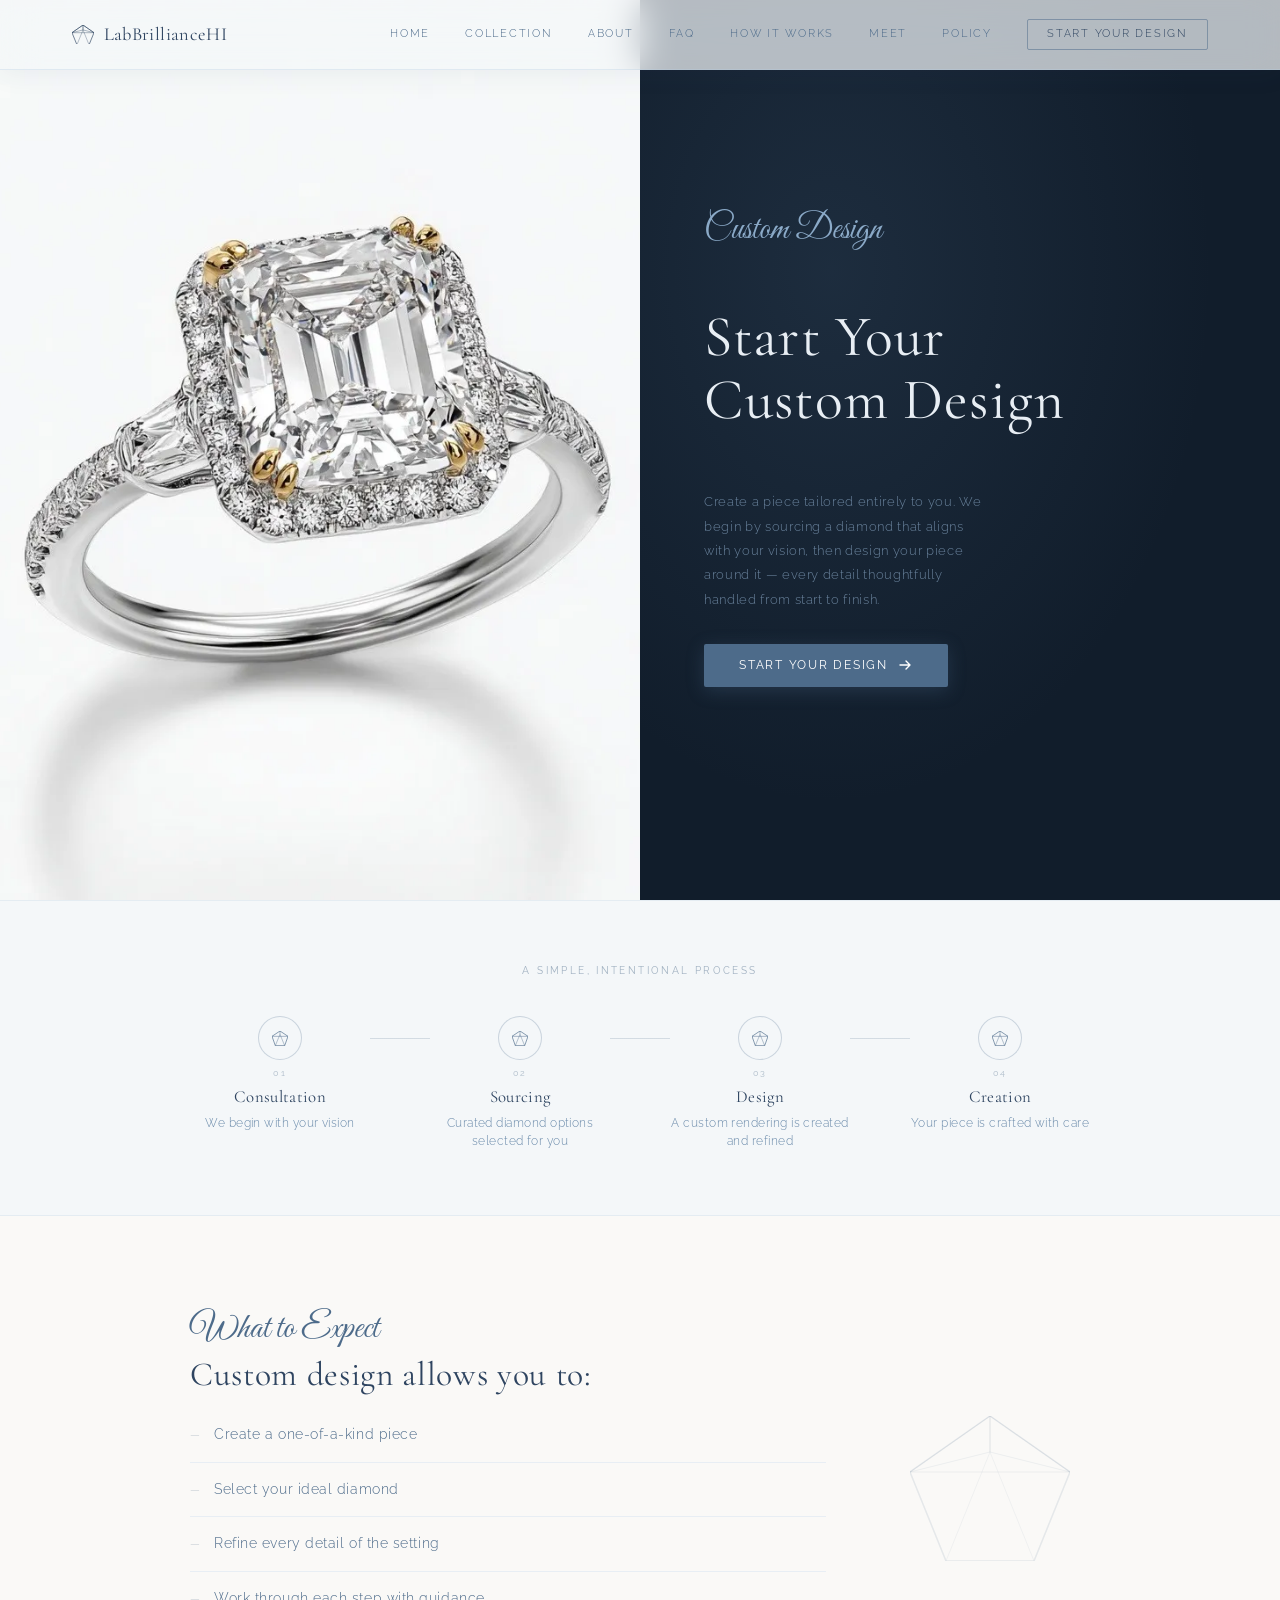
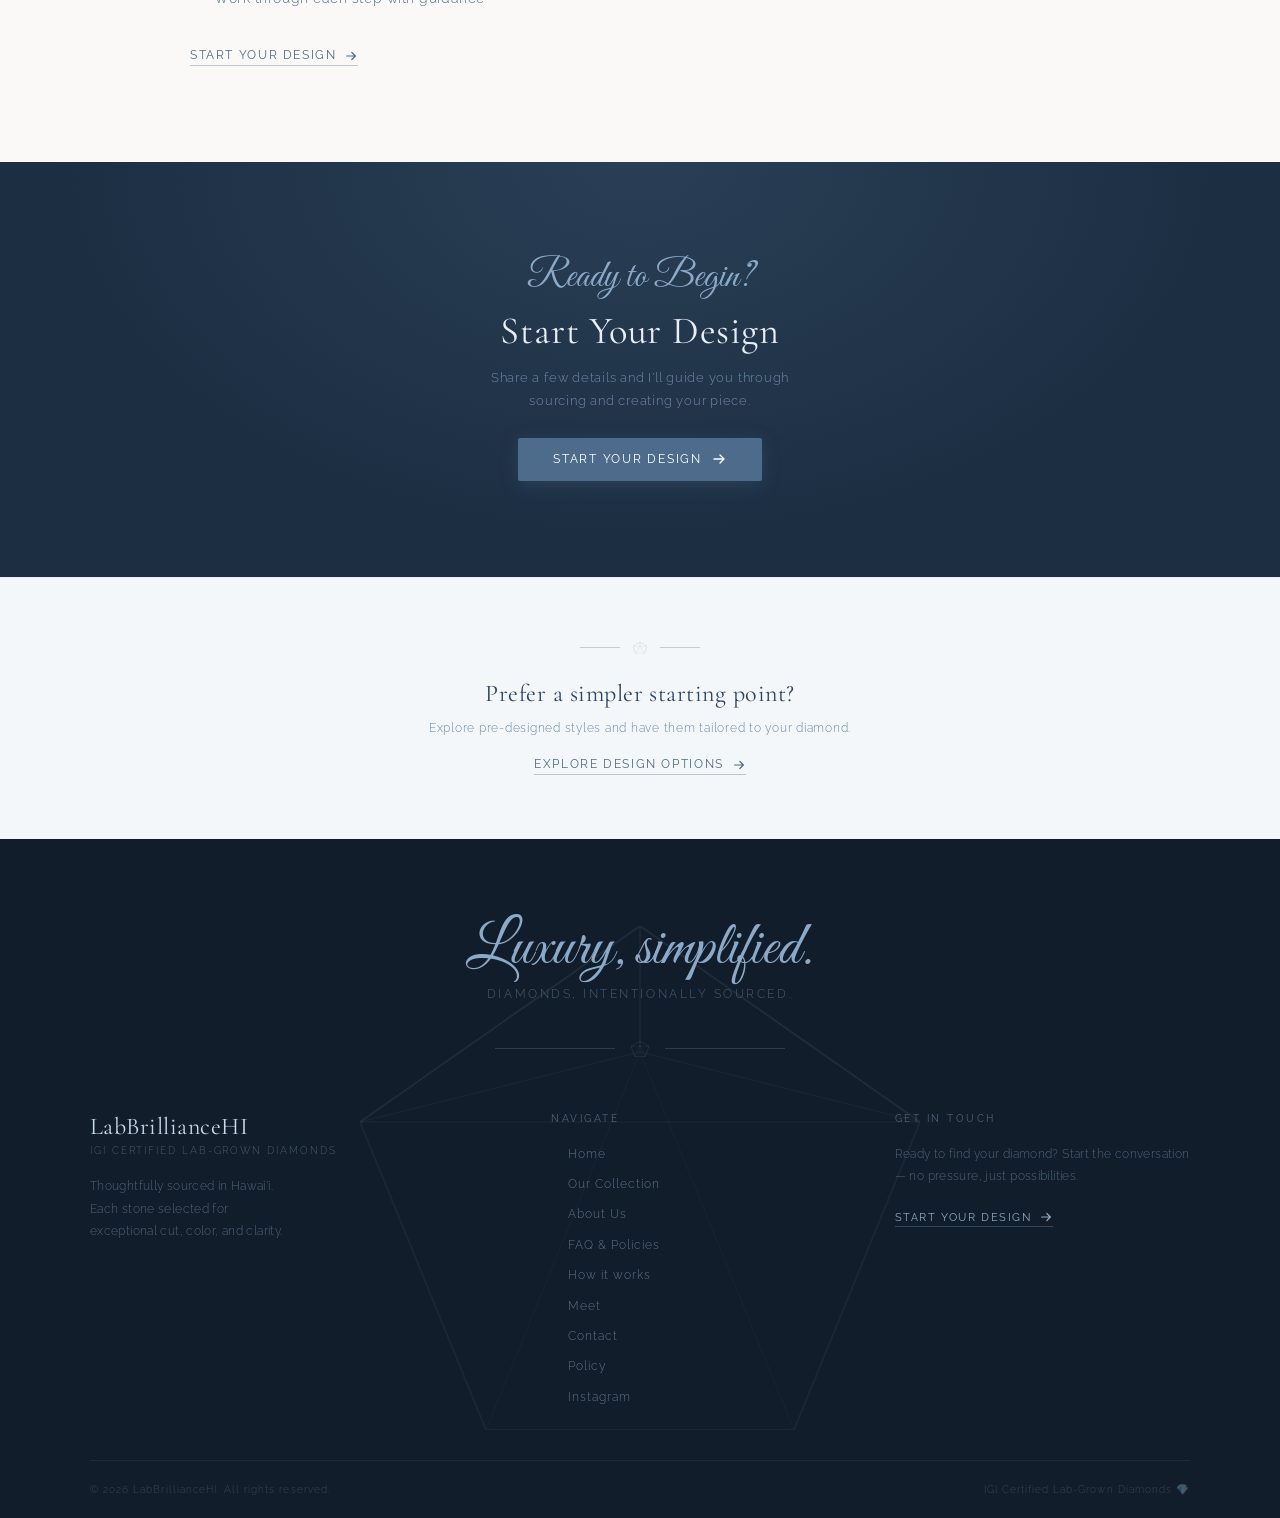
==== custom-design.html @ ab37c8f2 "Update Nav & Add anchors to policies.html" ====
<!DOCTYPE html>
<html lang="en">
<head>
  <meta charset="UTF-8" />
  <meta name="viewport" content="width=device-width, initial-scale=1.0" />
  <title>Start Your Custom Design – LabBrillianceHI</title>
  <meta name="description" content="Create a one-of-a-kind piece tailored entirely to you. We source your diamond, design your piece, and guide you through every step. IGI certified lab-grown diamonds in Hawaii." />
  <meta name="author" content="LabBrillianceHI" />
  <meta name="robots" content="index, follow" />
  <link rel="canonical" href="https://labbrilliancehi.com/custom-design.html" />
  <link rel="icon" type="image/png" sizes="32x32" href="public/images/favicon-32x32.webp" />
  <link rel="apple-touch-icon" sizes="180x180" href="public/images/favicon-180x180.webp" />
  <meta name="theme-color" content="#4d6b8a" />
  <link rel="preconnect" href="https://fonts.googleapis.com" />
  <link rel="preconnect" href="https://fonts.gstatic.com" crossorigin />
  <link rel="stylesheet" href="https://fonts.googleapis.com/css2?family=Cormorant+Garamond:wght@300;400;600&family=Great+Vibes&family=Raleway:wght@300;400&display=swap" />
  <link rel="stylesheet" href="public/css/normalize.css" />
  <link rel="stylesheet" href="public/css/styles.css" />
</head>
<body>
  <header class="nav nav-scrolled-always" id="nav" aria-label="Site header">
    <div class="nav-inner">
      <a href="index.html" class="nav-brand" aria-label="LabBrillianceHI — back to home">
        <svg class="nav-brand-diamond" viewBox="0 0 40 36" fill="none" xmlns="http://www.w3.org/2000/svg" aria-hidden="true">
          <polygon points="20,0 40,14 31,36 9,36 0,14" fill="none" stroke="currentColor" stroke-width="1.2"/>
          <polygon points="20,0 40,14 20,9"  fill="none" stroke="currentColor" stroke-width="0.7"/>
          <polygon points="20,0 0,14 20,9"   fill="none" stroke="currentColor" stroke-width="0.7"/>
          <line x1="0"  y1="14" x2="40" y2="14" stroke="currentColor" stroke-width="0.7"/>
          <line x1="20" y1="9"  x2="9"  y2="36" stroke="currentColor" stroke-width="0.6"/>
          <line x1="20" y1="9"  x2="31" y2="36" stroke="currentColor" stroke-width="0.6"/>
        </svg>
        <span class="nav-brand-name">LabBrillianceHI</span>
      </a>
      <nav class="nav-links" aria-label="Primary navigation">
        <a href="index.html#"         class="nav-link">Home</a>
        <a href="index.html#diamonds" class="nav-link">Collection</a>
        <a href="index.html#about"    class="nav-link">About</a>
        <a href="index.html#policies" class="nav-link">FAQ</a>
        <a href="index.html#experience" class="nav-link">How it works</a>
        <a href="index.html#founder" class="nav-link">Meet</a>
        <a href="policies.html" class="nav-link">Policy</a>
        <a href="index.html#contact"         class="nav-link nav-link-cta">Start Your Design</a>
      </nav>
      <button class="nav-hamburger" id="nav-hamburger" aria-label="Open menu" aria-expanded="false" aria-controls="nav-overlay">
        <span class="nav-hamburger-bar"></span>
        <span class="nav-hamburger-bar"></span>
        <span class="nav-hamburger-bar"></span>
      </button>
    </div>
  </header>
  <div class="nav-overlay" id="nav-overlay" aria-hidden="true" role="dialog" aria-label="Mobile navigation">
    <nav class="nav-overlay-links" aria-label="Mobile primary navigation">
      <a href="index.html#"         class="nav-overlay-link" data-nav-close>Home</a>
      <a href="index.html#diamonds" class="nav-overlay-link" data-nav-close>Collection</a>
      <a href="index.html#about"    class="nav-overlay-link" data-nav-close>About</a>
      <a href="index.html#policies" class="nav-overlay-link" data-nav-close>FAQ</a>
      <a href="index.html#experience" class="nav-overlay-link" data-nav-close>How it works</a>
      <a href="index.html#founder"  class="nav-overlay-link" data-nav-close>Meet</a>
      <a href="index.html#contact"  class="nav-overlay-link" data-nav-close>Contact</a>
      <a href="policies.html"  class="nav-overlay-link" data-nav-close>Policy</a>
      <a href="https://www.instagram.com/labbrilliancehi/" class="nav-overlay-link" data-nav-close target="_blank" rel="noopener noreferrer">Instagram</a>
    </nav>
    <p class="nav-overlay-tagline">Luxury, simplified.</p>
  </div>
  <section class="cd-hero" aria-label="Custom Design">
    <div class="cd-hero-image">
      <img
        src="public/images/custom-ring.webp"
        alt="Custom emerald cut diamond ring with pavé halo and baguette side stones in white and yellow gold"
        width="1080" height="1080"
        loading="eager"
      />
    </div>
    <div class="cd-hero-copy">
      <span class="cd-hero-script">Custom Design</span>
      <h1 class="cd-hero-title">Start Your<br>Custom Design</h1>
      <p class="cd-hero-sub">Create a piece tailored entirely to you. We begin by sourcing a diamond that aligns with your vision, then design your piece around it — every detail thoughtfully handled from start to finish.</p>
      <a href="index.html#contact" class="cd-hero-btn">
        Start Your Design
        <svg width="16" height="16" viewBox="0 0 16 16" fill="none" aria-hidden="true">
          <path d="M3 8h10M9 4l4 4-4 4" stroke="currentColor" stroke-width="1.4" stroke-linecap="round" stroke-linejoin="round"/>
        </svg>
      </a>
    </div>
  </section>
  <section class="cd-process" aria-label="The custom design process">
    <p class="cd-process-label">A Simple, Intentional Process</p>
    <div class="cd-process-steps">
      <div class="cd-process-step">
        <div class="cd-process-marker" aria-hidden="true">
          <svg viewBox="0 0 24 22" fill="none" xmlns="http://www.w3.org/2000/svg">
            <polygon points="12,0 24,8 19,22 5,22 0,8" fill="none" stroke="currentColor" stroke-width="1"/>
            <line x1="12" y1="0" x2="12" y2="5"  stroke="currentColor" stroke-width="0.7"/>
            <line x1="0"  y1="8" x2="24" y2="8"  stroke="currentColor" stroke-width="0.7"/>
            <line x1="12" y1="5" x2="5"  y2="22" stroke="currentColor" stroke-width="0.6"/>
            <line x1="12" y1="5" x2="19" y2="22" stroke="currentColor" stroke-width="0.6"/>
          </svg>
        </div>
        <span class="cd-process-num">01</span>
        <h3 class="cd-process-title">Consultation</h3>
        <p class="cd-process-text">We begin with your vision</p>
      </div>
      <div class="cd-process-connector" aria-hidden="true"></div>
      <div class="cd-process-step">
        <div class="cd-process-marker" aria-hidden="true">
          <svg viewBox="0 0 24 22" fill="none" xmlns="http://www.w3.org/2000/svg">
            <polygon points="12,0 24,8 19,22 5,22 0,8" fill="none" stroke="currentColor" stroke-width="1"/>
            <line x1="12" y1="0" x2="12" y2="5"  stroke="currentColor" stroke-width="0.7"/>
            <line x1="0"  y1="8" x2="24" y2="8"  stroke="currentColor" stroke-width="0.7"/>
            <line x1="12" y1="5" x2="5"  y2="22" stroke="currentColor" stroke-width="0.6"/>
            <line x1="12" y1="5" x2="19" y2="22" stroke="currentColor" stroke-width="0.6"/>
          </svg>
        </div>
        <span class="cd-process-num">02</span>
        <h3 class="cd-process-title">Sourcing</h3>
        <p class="cd-process-text">Curated diamond options selected for you</p>
      </div>
      <div class="cd-process-connector" aria-hidden="true"></div>
      <div class="cd-process-step">
        <div class="cd-process-marker" aria-hidden="true">
          <svg viewBox="0 0 24 22" fill="none" xmlns="http://www.w3.org/2000/svg">
            <polygon points="12,0 24,8 19,22 5,22 0,8" fill="none" stroke="currentColor" stroke-width="1"/>
            <line x1="12" y1="0" x2="12" y2="5"  stroke="currentColor" stroke-width="0.7"/>
            <line x1="0"  y1="8" x2="24" y2="8"  stroke="currentColor" stroke-width="0.7"/>
            <line x1="12" y1="5" x2="5"  y2="22" stroke="currentColor" stroke-width="0.6"/>
            <line x1="12" y1="5" x2="19" y2="22" stroke="currentColor" stroke-width="0.6"/>
          </svg>
        </div>
        <span class="cd-process-num">03</span>
        <h3 class="cd-process-title">Design</h3>
        <p class="cd-process-text">A custom rendering is created and refined</p>
      </div>
      <div class="cd-process-connector" aria-hidden="true"></div>
      <div class="cd-process-step">
        <div class="cd-process-marker" aria-hidden="true">
          <svg viewBox="0 0 24 22" fill="none" xmlns="http://www.w3.org/2000/svg">
            <polygon points="12,0 24,8 19,22 5,22 0,8" fill="none" stroke="currentColor" stroke-width="1"/>
            <line x1="12" y1="0" x2="12" y2="5"  stroke="currentColor" stroke-width="0.7"/>
            <line x1="0"  y1="8" x2="24" y2="8"  stroke="currentColor" stroke-width="0.7"/>
            <line x1="12" y1="5" x2="5"  y2="22" stroke="currentColor" stroke-width="0.6"/>
            <line x1="12" y1="5" x2="19" y2="22" stroke="currentColor" stroke-width="0.6"/>
          </svg>
        </div>
        <span class="cd-process-num">04</span>
        <h3 class="cd-process-title">Creation</h3>
        <p class="cd-process-text">Your piece is crafted with care</p>
      </div>
    </div>
  </section>
  <section class="cd-includes" aria-label="What custom design includes">
    <div class="cd-includes-inner">
      <div class="cd-includes-copy">
        <span class="cd-includes-script">What to Expect</span>
        <h2 class="cd-includes-title">Custom design allows you to:</h2>
        <ul class="cd-includes-list">
          <li class="cd-includes-item">
            <span class="cd-includes-dash" aria-hidden="true">—</span>
            Create a one-of-a-kind piece
          </li>
          <li class="cd-includes-item">
            <span class="cd-includes-dash" aria-hidden="true">—</span>
            Select your ideal diamond
          </li>
          <li class="cd-includes-item">
            <span class="cd-includes-dash" aria-hidden="true">—</span>
            Refine every detail of the setting
          </li>
          <li class="cd-includes-item">
            <span class="cd-includes-dash" aria-hidden="true">—</span>
            Work through each step with guidance
          </li>
        </ul>
        <a href="index.html#contact" class="cd-includes-btn">
          <span>Start Your Design</span>
          <svg width="14" height="14" viewBox="0 0 16 16" fill="none" aria-hidden="true">
            <path d="M3 8h10M9 4l4 4-4 4" stroke="currentColor" stroke-width="1.4" stroke-linecap="round" stroke-linejoin="round"/>
          </svg>
        </a>
      </div>
      <div class="cd-includes-accent" aria-hidden="true">
        <svg viewBox="0 0 160 145" fill="none" xmlns="http://www.w3.org/2000/svg">
          <polygon points="80,0 160,56 124,145 36,145 0,56" fill="none" stroke="rgba(77,107,138,0.12)" stroke-width="1.5"/>
          <polygon points="80,0 160,56 80,36"  fill="none" stroke="rgba(77,107,138,0.08)" stroke-width="1"/>
          <polygon points="80,0 0,56 80,36"    fill="none" stroke="rgba(77,107,138,0.08)" stroke-width="1"/>
          <line x1="0"  y1="56"  x2="160" y2="56"  stroke="rgba(77,107,138,0.08)" stroke-width="1"/>
          <line x1="80" y1="36"  x2="36"  y2="145" stroke="rgba(77,107,138,0.06)" stroke-width="1"/>
          <line x1="80" y1="36"  x2="124" y2="145" stroke="rgba(77,107,138,0.06)" stroke-width="1"/>
        </svg>
      </div>
    </div>
  </section>
  <section class="cd-cta" aria-label="Start your custom design">
    <div class="cd-cta-inner">
      <span class="cd-cta-script">Ready to Begin?</span>
      <h2 class="cd-cta-title">Start Your Design</h2>
      <p class="cd-cta-sub">Share a few details and I'll guide you through sourcing and creating your piece.</p>
      <a href="index.html#contact" class="cd-cta-btn">
        Start Your Design
        <svg width="16" height="16" viewBox="0 0 16 16" fill="none" aria-hidden="true">
          <path d="M3 8h10M9 4l4 4-4 4" stroke="currentColor" stroke-width="1.4" stroke-linecap="round" stroke-linejoin="round"/>
        </svg>
      </a>
    </div>
  </section>
  <section class="cd-alt" aria-label="Explore pre-designed options">
    <div class="cd-alt-inner">
      <div class="cd-alt-divider" aria-hidden="true">
        <span class="cd-alt-rule"></span>
        <svg viewBox="0 0 32 28" fill="none" xmlns="http://www.w3.org/2000/svg">
          <polygon points="16,0 32,10 25,28 7,28 0,10" fill="none" stroke="currentColor" stroke-width="1"/>
          <line x1="16" y1="0"  x2="16" y2="7"  stroke="currentColor" stroke-width="0.6"/>
          <line x1="0"  y1="10" x2="32" y2="10" stroke="currentColor" stroke-width="0.6"/>
          <line x1="16" y1="7"  x2="7"  y2="28" stroke="currentColor" stroke-width="0.6"/>
          <line x1="16" y1="7"  x2="25" y2="28" stroke="currentColor" stroke-width="0.6"/>
        </svg>
        <span class="cd-alt-rule"></span>
      </div>
      <p class="cd-alt-label">Prefer a simpler starting point?</p>
      <p class="cd-alt-text">Explore pre-designed styles and have them tailored to your diamond.</p>
      <a href="designs.html" class="cd-alt-btn">
        Explore Design Options
        <svg width="14" height="14" viewBox="0 0 16 16" fill="none" aria-hidden="true">
          <path d="M3 8h10M9 4l4 4-4 4" stroke="currentColor" stroke-width="1.4" stroke-linecap="round" stroke-linejoin="round"/>
        </svg>
      </a>
    </div>
  </section>
  <footer class="footer" aria-label="Site footer">
    <svg class="footer-watermark" viewBox="0 0 400 360" fill="none" xmlns="http://www.w3.org/2000/svg" aria-hidden="true">
      <polygon points="200,0 400,140 310,360 90,360 0,140" fill="none" stroke="rgba(255,255,255,0.04)" stroke-width="1.5"/>
      <polygon points="200,0 400,140 200,90"  fill="none" stroke="rgba(255,255,255,0.03)" stroke-width="1"/>
      <polygon points="200,0 0,140 200,90"    fill="none" stroke="rgba(255,255,255,0.03)" stroke-width="1"/>
      <line x1="0"   y1="140" x2="400" y2="140" stroke="rgba(255,255,255,0.03)" stroke-width="1"/>
      <line x1="200" y1="90"  x2="90"  y2="360" stroke="rgba(255,255,255,0.025)" stroke-width="1"/>
      <line x1="200" y1="90"  x2="310" y2="360" stroke="rgba(255,255,255,0.025)" stroke-width="1"/>
    </svg>
    <div class="footer-signoff">
      <p class="footer-signoff-script">Luxury, simplified.</p>
      <p class="footer-signoff-sub">Diamonds, intentionally sourced.</p>
    </div>
    <div class="footer-rule-wrap" aria-hidden="true">
      <span class="footer-rule"></span>
      <svg class="footer-rule-diamond" viewBox="0 0 32 28" fill="none" xmlns="http://www.w3.org/2000/svg">
        <polygon points="16,0 32,10 25,28 7,28 0,10" fill="none" stroke="currentColor" stroke-width="1"/>
        <line x1="16" y1="0"  x2="16" y2="7"  stroke="currentColor" stroke-width="0.6"/>
        <line x1="0"  y1="10" x2="32" y2="10" stroke="currentColor" stroke-width="0.6"/>
        <line x1="16" y1="7"  x2="7"  y2="28" stroke="currentColor" stroke-width="0.6"/>
        <line x1="16" y1="7"  x2="25" y2="28" stroke="currentColor" stroke-width="0.6"/>
      </svg>
      <span class="footer-rule"></span>
    </div>
    <div class="footer-grid">
      <div class="footer-col footer-col-brand">
        <p class="footer-brand">LabBrillianceHI</p>
        <p class="footer-brand-sub">IGI Certified Lab-Grown Diamonds</p>
        <p class="footer-brand-desc">Thoughtfully sourced in Hawai'i. Each stone selected for exceptional cut, color, and clarity.</p>
      </div>
      <div class="footer-col footer-col-nav">
        <p class="footer-col-heading">Navigate</p>
        <nav aria-label="Footer navigation">
          <ul class="footer-nav">
            <li><a href="index.html#"         class="footer-nav-link">Home</a></li>
            <li><a href="index.html#diamonds" class="footer-nav-link">Our Collection</a></li>
            <li><a href="index.html#about"    class="footer-nav-link">About Us</a></li>
            <li><a href="index.html#policies" class="footer-nav-link">FAQ & Policies</a></li>
            <li><a href="index.html#experience" class="footer-nav-link">How it works</a></li>
            <li><a href="index.html#founder"  class="footer-nav-link">Meet</a></li>
            <li><a href="index.html#contact"  class="footer-nav-link">Contact</a></li>
            <li><a href="policies.html"  class="footer-nav-link">Policy</a></li>
            <li><a href="https://www.instagram.com/labbrilliancehi/" class="footer-nav-link" target="_blank" rel="noopener noreferrer">Instagram</a></li>
          </ul>
        </nav>
      </div>
      <div class="footer-col footer-col-contact">
        <p class="footer-col-heading">Get in Touch</p>
        <p class="footer-contact-text">Ready to find your diamond? Start the conversation — no pressure, just possibilities.</p>
        <a href="index.html#contact" class="footer-contact-btn">
          Start Your Design
          <svg width="14" height="14" viewBox="0 0 16 16" fill="none" aria-hidden="true">
            <path d="M3 8h10M9 4l4 4-4 4" stroke="currentColor" stroke-width="1.4" stroke-linecap="round" stroke-linejoin="round"/>
          </svg>
        </a>
      </div>
    </div>
    <div class="footer-bottom">
      <p class="footer-copy">&copy; <span id="footer-year"></span> LabBrillianceHI. All rights reserved.</p>
      <p class="footer-igi">IGI Certified Lab-Grown Diamonds 💎</p>
    </div>
  </footer>

  <script src="public/js/main.js" defer></script>

</body>
</html>
---- public/css/styles.css ----
/**************************************************************
Custom CSS
***************************************************************/
   :root {
    --color-brand:      #4d6b8a;
    --color-brand-dark: #3a5470;
    --color-text-light: rgba(255, 255, 255, 0.92);
    --color-text-muted: rgba(255, 255, 255, 0.65);
    --color-btn-fill:   rgba(77, 107, 138, 0.82);
    --color-btn-hover:  rgba(58,  84, 112, 0.92);
  
    --font-serif:  'Cormorant Garamond', Georgia, serif;
    --font-script: 'Great Vibes', cursive;
    --font-caps:   'Raleway', sans-serif;
  }

/**************************************************************
Base styles
***************************************************************/
  *, *::before, *::after {
    box-sizing: border-box;
    -webkit-box-sizing: border-box;
    -moz-box-sizing: border-box;
    margin: 0;
    padding: 0;
  }
  
  html, body {
    height: 100%;
    scroll-behavior: smooth;
  }
  
  body {
    font-family: var(--font-serif);
    background: #c9d8e8;
    color: var(--color-text-light);
  }

/**************************************************************
Nav
***************************************************************/

.nav {
  position: fixed;
  top: 0;
  left: 0;
  right: 0;
  z-index: 100;
  background: transparent;
  border-bottom: 1px solid transparent;
  transition: background 0.45s ease, border-color 0.45s ease, backdrop-filter 0.45s ease, -webkit-backdrop-filter 0.45s ease, box-shadow 0.45s ease;
}

.nav.scrolled {
  background: rgba(244, 247, 249, 0.72);
  backdrop-filter: blur(18px) saturate(1.4);
  -webkit-backdrop-filter: blur(18px) saturate(1.4);
  border-color: rgba(180, 205, 225, 0.35);
  box-shadow: 0 2px 28px rgba(46, 68, 96, 0.08);
}

.nav-inner {
  display: flex;
  align-items: center;
  justify-content: space-between;
  max-width: 1200px;
  margin: 0 auto;
  padding: 1.2rem 2rem;
  transition: padding 0.45s ease;
}
.nav.scrolled .nav-inner {
  padding: 0.85rem 2rem;
}

.nav-brand {
  display: flex;
  align-items: center;
  gap: 0.6rem;
  text-decoration: none;
  color: rgba(255, 255, 255, 0.9);
  transition: color 0.45s ease;
}
.nav.scrolled .nav-brand {
  color: #2e4460;
}

.nav-brand-diamond {
  width: 22px;
  height: auto;
  flex-shrink: 0;
  filter: drop-shadow(0 1px 4px rgba(255,255,255,0.3));
  transition: filter 0.45s ease;
}
.nav.scrolled .nav-brand-diamond {
  filter: none;
}

.nav-brand-name {
  font-family: var(--font-serif);
  font-size: 1.15rem;
  font-weight: 400;
  letter-spacing: 0.02em;
  line-height: 1;
}

.nav-links {
  display: flex;
  align-items: center;
  gap: 2.2rem;
}

.nav-link {
  font-family: var(--font-caps);
  font-size: 0.68rem;
  font-weight: 300;
  letter-spacing: 0.16em;
  text-transform: uppercase;
  text-decoration: none;
  color: rgba(255, 255, 255, 0.8);
  position: relative;
  transition: color 0.45s ease;
}
.nav.scrolled .nav-link {
  color: #4d6b8a;
}

.nav-link::after {
  content: '';
  position: absolute;
  bottom: -3px;
  left: 0;
  width: 0;
  height: 1px;
  background: currentColor;
  transition: width 0.28s ease;
}
.nav-link:hover::after {
  width: 100%;
}
.nav-link:hover {
  color: rgba(255,255,255,1);
}
.nav.scrolled .nav-link:hover {
  color: #2e4460;
}

.nav-link-cta {
  padding: 0.5rem 1.2rem;
  border: 1px solid rgba(255,255,255,0.45);
  border-radius: 2px;
  color: rgba(255,255,255,0.9) !important;
  transition: background 0.25s ease, border-color 0.25s ease, color 0.45s ease;
}
.nav-link-cta::after {
  display: none;
}
.nav-link-cta:hover {
  background: rgba(255,255,255,0.12);
  border-color: rgba(255,255,255,0.75);
}
.nav.scrolled .nav-link-cta {
  border-color: rgba(77,107,138,0.5);
  color: #2e4460 !important;
}
.nav.scrolled .nav-link-cta:hover {
  background: rgba(77,107,138,0.08);
  border-color: rgba(77,107,138,0.85);
}

.nav-hamburger {
  display: none;
  flex-direction: column;
  justify-content: center;
  gap: 5px;
  width: 36px;
  height: 36px;
  padding: 4px;
  background: none;
  border: none;
  cursor: pointer;
}

.nav-hamburger-bar {
  display: block;
  height: 1px;
  background: rgba(255,255,255,0.85);
  border-radius: 1px;
  transform-origin: center;
  transition: transform 0.35s cubic-bezier(0.4, 0, 0.2, 1), opacity 0.25s ease, background 0.45s ease, width 0.3s ease;
}
.nav-hamburger-bar:nth-child(1) {
  width: 24px;
}
.nav-hamburger-bar:nth-child(2) {
  width: 24px;
}
.nav-hamburger-bar:nth-child(3) {
  width: 24px;
}

.nav.scrolled .nav-hamburger-bar {
  background: #2e4460;
}

/* Animate to X when open */
.nav-hamburger[aria-expanded="true"] .nav-hamburger-bar:nth-child(1) {
  width: 24px;
  transform: translateY(6px) rotate(45deg);
}
.nav-hamburger[aria-expanded="true"] .nav-hamburger-bar:nth-child(2) {
  opacity: 0;
  transform: scaleX(0);
}
.nav-hamburger[aria-expanded="true"] .nav-hamburger-bar:nth-child(3) {
  width: 24px;
  transform: translateY(-6px) rotate(-45deg);
}

.nav-overlay {
  position: fixed;
  inset: 0;
  z-index: 99;
  background: #111d2b;
  display: flex;
  flex-direction: column;
  align-items: center;
  justify-content: center;
  gap: 0;
  opacity: 0;
  visibility: hidden;
  transition: opacity 0.4s ease, visibility 0.4s ease;
}
.nav-overlay.open {
  opacity: 1;
  visibility: visible;
}

.nav-overlay-links {
  display: flex;
  flex-direction: column;
  align-items: center;
  gap: 0.2rem;
}

.nav-overlay-link {
  font-family: var(--font-serif);
  font-size: clamp(2.2rem, 8vw, 3.5rem);
  font-weight: 400;
  letter-spacing: 0.02em;
  color: rgba(200, 218, 234, 0.6);
  text-decoration: none;
  line-height: 1.3;
  position: relative;
  transition: color 0.22s ease;
  opacity: 0;
  transform: translateY(18px);
  transition: color 0.22s ease, opacity 0.4s ease, transform 0.4s ease;
}
.nav-overlay.open .nav-overlay-link:nth-child(1) {
  opacity: 1;
  transform: translateY(0);
  transition-delay: 0.08s;
}
.nav-overlay.open .nav-overlay-link:nth-child(2) {
  opacity: 1;
  transform: translateY(0);
  transition-delay: 0.14s;
}
.nav-overlay.open .nav-overlay-link:nth-child(3) {
  opacity: 1;
  transform: translateY(0);
  transition-delay: 0.20s;
}
.nav-overlay.open .nav-overlay-link:nth-child(4) {
  opacity: 1;
  transform: translateY(0);
  transition-delay: 0.26s;
}

.nav-overlay.open .nav-overlay-link:nth-child(5) {
  opacity: 1;
  transform: translateY(0);
  transition-delay: 0.32s;
}

.nav-overlay.open .nav-overlay-link:nth-child(6) {
  opacity: 1;
  transform: translateY(0);
  transition-delay: 0.38s;
}

.nav-overlay.open .nav-overlay-link:nth-child(7) {
  opacity: 1;
  transform: translateY(0);
  transition-delay: 0.44s;
}

.nav-overlay.open .nav-overlay-link:nth-child(8) {
  opacity: 1;
  transform: translateY(0);
  transition-delay: 0.50s;
}

.nav-overlay.open .nav-overlay-link:nth-child(9) {
  opacity: 1;
  transform: translateY(0);
  transition-delay: 0.56s;
}

.nav-overlay-link:hover {
  color: #e8eef4;
}

.nav-overlay-tagline {
  font-family: var(--font-script);
  font-size: clamp(1.4rem, 4vw, 2rem);
  color: rgba(77, 107, 138, 0.5);
  margin-top: 2.5rem;
  opacity: 0;
  transition: opacity 0.4s ease 0.35s;
}
.nav-overlay.open .nav-overlay-tagline {
  opacity: 1;
}
  
/**************************************************************
Hero
***************************************************************/
  .hero {
    position: relative;
    width: 100%;
    min-height: 100svh;
    display: flex;
    align-items: center;
    justify-content: center;
    text-align: center;
  
    background-image: url('/public/images/herobg.webp');
    background-size: cover;
    background-position: center top;
    background-repeat: no-repeat;
    padding-top: 80px;
  }
  
  .hero-overlay {
    position: absolute;
    inset: 0;
    background: linear-gradient(to bottom, rgba(200, 218, 234, 0.18) 0%, rgba(180, 205, 225, 0.08) 50%, rgba(160, 190, 215, 0.30) 100%);
    pointer-events: none;
  }
  
  .hero-content {
    position: relative;
    z-index: 1;
    display: flex;
    flex-direction: column;
    align-items: center;
    gap: 2rem;
    padding: 4rem 1.5rem;
    max-width: 680px;
    width: 100%;
    animation: heroFadeIn 1.1s ease both;
  }
  
  .hero-logo {
    display: flex;
    flex-direction: column;
    align-items: center;
    gap: 0;
  }
  
  .hero-diamond-icon {
    width: 56px;
    height: auto;
    filter: drop-shadow(0 2px 12px rgba(255,255,255,0.4));
    animation: float 2.5s ease-in-out infinite;
  }
  
  .hero-brand {
    font-family: var(--font-serif);
    font-size: clamp(2.6rem, 7vw, 4.2rem);
    font-weight: 400;
    letter-spacing: 0.02em;
    color: #3c5673;
    text-shadow: 0 1px 18px rgba(255,255,255,0.55);
    line-height: 1.05;
    margin-top: 0;
  }
  
  .hero-tagline {
    font-family: var(--font-caps);
    font-size: clamp(0.6rem, 1.8vw, 0.72rem);
    font-weight: 300;
    letter-spacing: 0.28em;
    text-transform: uppercase;
    color: #4d6b8a;
    display: flex;
    align-items: center;
    gap: 0.75rem;
  }
  
  .hero-rule {
    display: inline-block;
    width: 40px;
    height: 1px;
    background: currentColor;
    opacity: 0.55;
  }
  
  .hero-headline {
    display: flex;
    flex-direction: column;
    align-items: center;
    gap: 0.1rem;
  }
  
  .hero-headline-main {
    font-family: var(--font-serif);
    font-size: clamp(1.7rem, 4.5vw, 2.5rem);
    font-weight: 400;
    color: #3c5673;
    letter-spacing: 0.01em;
    line-height: 1.2;
  }
  
  .hero-headline-italic {
    font-family: var(--font-serif);
    font-size: clamp(1.7rem, 4.5vw, 2.5rem);
    font-weight: 400;
    font-style: italic;
    color: #3c5673;
    letter-spacing: 0.01em;
    line-height: 1.2;
  }
  
  .hero-subtext {
    margin-top: 0.8rem;
    font-family: var(--font-caps);
    font-size: clamp(0.78rem, 2vw, 0.9rem);
    font-weight: 300;
    letter-spacing: 0.04em;
    color: rgba(61, 88, 115, 0.8);
  }
  
  .hero-ctas {
    display: flex;
    gap: 1rem;
    flex-wrap: wrap;
    justify-content: center;
    margin-top: 0.5rem;
  }
  
  .btn {
    display: inline-block;
    font-family: var(--font-caps);
    font-size: 0.8rem;
    font-weight: 400;
    letter-spacing: 0.12em;
    text-transform: uppercase;
    text-decoration: none;
    padding: 0.75rem 2rem;
    border-radius: 2px;
    transition: background 0.25s ease, color 0.25s ease, border-color 0.25s ease,
                transform 0.2s ease, box-shadow 0.25s ease;
    cursor: pointer;
  }
  
  .btn-primary {
    background: var(--color-btn-fill);
    color: #fff;
    border: 1px solid transparent;
    box-shadow: 0 4px 18px rgba(77,107,138,0.35);
  }
  .btn-primary:hover,
  .btn-primary:focus-visible {
    background: var(--color-btn-hover);
    transform: translateY(-2px);
    box-shadow: 0 8px 24px rgba(77,107,138,0.45);
  }
  
  .btn-outline {
    background: rgba(255,255,255,0.18);
    color: #3c5673;
    border: 1px solid rgba(77,107,138,0.55);
    backdrop-filter: blur(4px);
    -webkit-backdrop-filter: blur(4px);
  }
  .btn-outline:hover,
  .btn-outline:focus-visible {
    background: rgba(255,255,255,0.32);
    border-color: rgba(77,107,138,0.8);
    transform: translateY(-2px);
  }
  
/**************************************************************
Experience section
***************************************************************/

.experience {
  background: #f9f7f4;
  padding: 7rem 2rem 5rem;
  overflow: hidden;
}

/* ── Header ── */
.experience-header {
  text-align: center;
  margin-bottom: 5rem;
  opacity: 0;
  transform: translateY(24px);
  transition: opacity 0.85s ease, transform 0.85s ease;
}
.experience-header.in-view {
  opacity: 1;
  transform: translateY(0);
}
.experience-header-script {
  display: block;
  font-family: var(--font-script);
  font-size: clamp(1.8rem, 4vw, 2.6rem);
  color: var(--color-brand);
  line-height: 1;
  margin-bottom: 0.5rem;
}
.experience-header-title {
  font-family: var(--font-serif);
  font-size: clamp(1.8rem, 4vw, 2.8rem);
  font-weight: 400;
  color: #2e4460;
  letter-spacing: 0.03em;
  line-height: 1.1;
}
.experience-header-sub {
  margin-top: 0.9rem;
  font-family: var(--font-caps);
  font-size: 0.82rem;
  font-weight: 300;
  letter-spacing: 0.1em;
  color: #6a8aaa;
}

/* ── Timeline container ── */
.experience-timeline {
  position: relative;
  max-width: 900px;
  margin: 0 auto 6rem;
  display: flex;
  flex-direction: column;
  gap: 0;
}

/* Vertical spine */
.experience-timeline::before {
  content: '';
  position: absolute;
  top: 0;
  bottom: 0;
  left: 50%;
  transform: translateX(-50%);
  width: 1px;
  background: linear-gradient(
    to bottom,
    transparent,
    rgba(77, 107, 138, 0.25) 8%,
    rgba(77, 107, 138, 0.25) 92%,
    transparent
  );
}

/* ── Individual step ── */
.experience-step {
  display: grid;
  grid-template-columns: 1fr 48px 1fr;
  align-items: center;
  gap: 0;
  min-height: 160px;
  padding: 2rem 0;

  opacity: 0;
  transform: translateY(28px);
  transition: opacity 0.8s ease, transform 0.8s ease;
}
.experience-step.in-view {
  opacity: 1;
  transform: translateY(0);
}
.experience-step:nth-child(2) { transition-delay: 0.1s; }
.experience-step:nth-child(3) { transition-delay: 0.2s; }
.experience-step:nth-child(4) { transition-delay: 0.3s; }

/* ── Step marker (center diamond) ── */
.experience-step-marker {
  display: flex;
  align-items: center;
  justify-content: center;
  width: 48px;
  height: 48px;
  background: #f9f7f4;
  border: 1px solid rgba(77, 107, 138, 0.25);
  border-radius: 50%;
  color: var(--color-brand);
  position: relative;
  z-index: 1;
  flex-shrink: 0;
}
.experience-step-marker svg {
  width: 16px;
  height: auto;
}

/* ── Step content ── */
.experience-step-content {
  padding: 0 2.5rem;
}
.experience-step-empty {
  padding: 0 2.5rem;
}

/* Left-aligned steps: content left, marker center, empty right */
.experience-step-left .experience-step-content {
  text-align: right;
}

/* Right-aligned steps: empty left, marker center, content right */
.experience-step-right .experience-step-content {
  text-align: left;
}

.experience-step-label {
  font-family: var(--font-caps);
  font-size: 0.58rem;
  font-weight: 400;
  letter-spacing: 0.24em;
  text-transform: uppercase;
  color: rgba(77, 107, 138, 0.5);
  display: block;
  margin-bottom: 0.5rem;
}
.experience-step-title {
  font-family: var(--font-serif);
  font-size: clamp(1.3rem, 2.5vw, 1.8rem);
  font-weight: 400;
  color: #2e4460;
  letter-spacing: 0.02em;
  line-height: 1.2;
  margin-bottom: 0.65rem;
}
.experience-step-text {
  font-family: var(--font-caps);
  font-size: 0.82rem;
  font-weight: 300;
  letter-spacing: 0.03em;
  color: #4d6b8a;
  line-height: 1.8;
}
.experience-step-note {
  margin-top: 0.6rem;
  font-family: var(--font-caps);
  font-size: 0.72rem;
  font-weight: 300;
  letter-spacing: 0.04em;
  color: rgba(77, 107, 138, 0.55);
  line-height: 1.7;
  font-style: italic;
}

/* ── Two Ways section ── */
.experience-ways {
  max-width: 900px;
  margin: 0 auto;
  opacity: 0;
  transform: translateY(28px);
  transition: opacity 0.85s ease 0.1s, transform 0.85s ease 0.1s;
}
.experience-ways.in-view {
  opacity: 1;
  transform: translateY(0);
}

.experience-ways-header {
  text-align: center;
  margin-bottom: 2.5rem;
}
.experience-ways-script {
  display: block;
  font-family: var(--font-script);
  font-size: clamp(1.5rem, 3vw, 2rem);
  color: var(--color-brand);
  opacity: 0.7;
  line-height: 1;
  margin-bottom: 0.4rem;
}
.experience-ways-title {
  font-family: var(--font-serif);
  font-size: clamp(1.4rem, 3vw, 2rem);
  font-weight: 400;
  color: #2e4460;
  letter-spacing: 0.03em;
}

.experience-ways-grid {
  display: grid;
  grid-template-columns: 1fr 1fr;
  gap: 1.25rem;
}

/* ── Way card ── */
.experience-way {
  position: relative;
  min-height: 300px;
  border-radius: 3px;
  overflow: hidden;
  cursor: default;
}
.experience-way-bg {
  position: absolute;
  inset: 0;
  transition: transform 0.65s cubic-bezier(0.25, 0.46, 0.45, 0.94);
}
.experience-way:hover .experience-way-bg {
  transform: scale(1.03);
}

.experience-way-curated .experience-way-bg {
  background:
    linear-gradient(155deg,
      rgba(38, 58, 84, 0.94) 0%,
      rgba(58, 84, 112, 0.82) 50%,
      rgba(90, 118, 150, 0.70) 100%),
    radial-gradient(ellipse at 25% 20%, rgba(180, 210, 235, 0.3) 0%, transparent 65%);
  background-color: #2e4460;
}
.experience-way-custom .experience-way-bg {
  background:
    linear-gradient(155deg,
      rgba(44, 38, 50, 0.94) 0%,
      rgba(72, 60, 82, 0.82) 50%,
      rgba(100, 85, 112, 0.70) 100%),
    radial-gradient(ellipse at 75% 20%, rgba(210, 190, 235, 0.2) 0%, transparent 65%);
  background-color: #2c2632;
}

.experience-way-body {
  position: relative;
  z-index: 1;
  padding: 2.5rem 2rem;
  height: 100%;
  display: flex;
  flex-direction: column;
  gap: 0.6rem;
}
.experience-way-number {
  font-family: var(--font-serif);
  font-size: 0.7rem;
  font-weight: 400;
  letter-spacing: 0.2em;
  color: rgba(255, 255, 255, 0.3);
}
.experience-way-title {
  font-family: var(--font-serif);
  font-size: clamp(1.4rem, 2.5vw, 2rem);
  font-weight: 400;
  color: #e8eef4;
  letter-spacing: 0.02em;
  line-height: 1.15;
}
.experience-way-text {
  font-family: var(--font-caps);
  font-size: 0.8rem;
  font-weight: 300;
  letter-spacing: 0.03em;
  color: rgba(184, 208, 232, 0.7);
  line-height: 1.8;
  flex: 1;
}
.experience-way-btn {
  display: inline-flex;
  align-items: center;
  gap: 0.5rem;
  align-self: flex-start;
  margin-top: 0.8rem;
  font-family: var(--font-caps);
  font-size: 0.7rem;
  font-weight: 400;
  letter-spacing: 0.14em;
  text-transform: uppercase;
  text-decoration: none;
  color: #fff;
  border-bottom: 1px solid rgba(255,255,255,0.35);
  padding-bottom: 2px;
  transition: border-color 0.22s ease;
}
.experience-way-btn:hover {
  border-color: rgba(255,255,255,0.85);
}
.experience-way-btn svg {
  transition: transform 0.22s ease;
}
.experience-way-btn:hover svg {
  transform: translateX(4px);
}

/**************************************************************
Gallery panel collection
***************************************************************/

.collection {
  background: #eef2f7;
  padding: 6rem 2rem;
  overflow: hidden;
}

.collection-header {
  text-align: center;
  margin-bottom: 4rem;
  opacity: 0;
  transform: translateY(24px);
  transition: opacity 0.8s ease, transform 0.8s ease;

}
.collection-header.in-view {
  opacity: 1;
  transform: translateY(0);
}

.collection-header-script {
  display: block;
  font-family: var(--font-script);
  font-size: clamp(2rem, 5vw, 3rem);
  color: var(--color-brand);
  line-height: 1;
  margin-bottom: 0.2rem;
}

.collection-header-title {
  font-family: var(--font-serif);
  font-size: clamp(1.8rem, 4vw, 2.8rem);
  font-weight: 400;
  color: #2e4460;
  letter-spacing: 0.04em;
  line-height: 1.1;
}

.collection-header-sub {
  margin-top: 0.9rem;
  font-family: var(--font-caps);
  font-size: 0.82rem;
  font-weight: 300;
  letter-spacing: 0.1em;
  color: #6a8aaa;
}

.collection-grid {
  display: grid;
  grid-template-columns: repeat(3, 1fr);
  gap: 1.5rem;
  max-width: 1200px;
  margin: 0 auto;
}

.collection-card {
  position: relative;
  height: 68vh;
  min-height: 420px;
  max-height: 680px;
  border-radius: 4px;
  overflow: hidden;
  cursor: pointer;
  opacity: 0;
  transform: translateY(40px);
  transition:
    opacity 0.75s ease,
    transform 0.75s ease,
    box-shadow 0.4s ease;
}
.collection-card.in-view {
  opacity: 1;
  transform: translateY(0);
}
.collection-card:hover {
  box-shadow: 0 28px 60px rgba(46, 68, 96, 0.22);
}

.collection-card-predesigned {
  transition-delay: 0.12s;

}

.collection-card-gems {
  transition-delay: 0.24s;

}

.collection-card-bg {
  position: absolute;
  inset: 0;
  transition: transform 0.65s cubic-bezier(0.25, 0.46, 0.45, 0.94);
}
.collection-card:hover .collection-card-bg {
  transform: scale(1.045);
}

.collection-card-featured .collection-card-bg {
  background:
    linear-gradient(160deg,
      rgba(38, 58, 84, 0.92) 0%,
      rgba(58, 84, 112, 0.78) 40%,
      rgba(90, 118, 150, 0.65) 100%),
    radial-gradient(ellipse at 30% 20%, rgba(180, 210, 235, 0.35) 0%, transparent 60%),
    url('/public/images/custom.webp');
  background-size: cover, cover, cover;
  background-position: center, center, center;
  background-color: #2e4460;
}

.collection-card-predesigned .collection-card-bg {
  background:
    linear-gradient(155deg,
      rgba(62, 52, 50, 0.88) 0%,
      rgba(100, 80, 75, 0.72) 45%,
      rgba(140, 118, 110, 0.55) 100%),
    radial-gradient(ellipse at 70% 25%, rgba(235, 215, 200, 0.30) 0%, transparent 65%),
    url('/public/images/predesigned.webp');
  background-size: cover, cover, cover;
  background-position: center, center, center;
  background-color: #4a3830;
}


.collection-card-gems .collection-card-bg {
  background:
    linear-gradient(135deg,
      rgba(20, 40, 80,  0.82) 0%,
      rgba(40, 90, 130, 0.72) 40%,
      rgba(60, 130, 160,0.60) 100%),
    radial-gradient(ellipse at 50% 30%, rgba(255,255,255,0.18) 0%, transparent 55%),
    url('/public/images/gems.webp');
    background-size: cover, cover, cover;
    background-position: center, center, center;
    background-color: #1a2a50;
}

.collection-card-shimmer {
  position: absolute;
  inset: 0;
  background: linear-gradient(
    105deg,
    transparent 35%,
    rgba(255, 255, 255, 0.07) 50%,
    transparent 65%
  );
  transform: translateX(-100%);
  transition: transform 0.6s ease;
  pointer-events: none;
  z-index: 1;
}
.collection-card:hover .collection-card-shimmer {
  transform: translateX(100%);

}

.collection-card-corner {
  position: absolute;
  width: 22px;
  height: 22px;
  z-index: 3;
  opacity: 0;
  transition: opacity 0.35s ease, transform 0.35s ease;
}
.collection-card:hover .collection-card-corner {
  opacity: 1;
}

.collection-card-corner-tl {
  top: 16px; left: 16px;
  border-top: 1px solid rgba(255,255,255,0.6);
  border-left: 1px solid rgba(255,255,255,0.6);
  transform: translate(4px, 4px);
}
.collection-card:hover .collection-card-corner-tl {
  transform: translate(0, 0);
}

.collection-card-corner-br {
  bottom: 16px; right: 16px;
  border-bottom: 1px solid rgba(255,255,255,0.6);
  border-right: 1px solid rgba(255,255,255,0.6);
  transform: translate(-4px, -4px);
}
.collection-card:hover .collection-card-corner-br {
  transform: translate(0, 0);
}

.collection-card-body {
  position: absolute;
  bottom: 0;
  left: 0;
  right: 0;
  z-index: 2;
  padding: 2.5rem 2rem 2rem;
  background: linear-gradient(to top, rgba(0,0,0,0.55) 0%, transparent 100%);
  display: flex;
  flex-direction: column;
  gap: 0.45rem;
  transform: translateY(0);
  transition: transform 0.4s ease;
}

.collection-card-title {
  font-family: var(--font-serif);
  font-size: clamp(1.7rem, 2.8vw, 2.4rem);
  font-weight: 400;
  color: #fff;
  line-height: 1.1;
  letter-spacing: 0.01em;
}

.collection-card-desc {
  font-family: var(--font-caps);
  font-size: 0.78rem;
  font-weight: 300;
  letter-spacing: 0.03em;
  color: rgba(255,255,255,0.72);
  line-height: 1.55;
  max-width: 26ch;
  max-height: 0;
  overflow: hidden;
  opacity: 0;
  transition: max-height 0.4s ease, opacity 0.35s ease 0.05s;
}
.collection-card:hover .collection-card-desc {
  max-height: 80px;
  opacity: 1;
}

.collection-card-btn {
  display: inline-flex;
  align-items: center;
  gap: 0.5rem;
  align-self: flex-start;
  margin-top: 0.6rem;
  font-family: var(--font-caps);
  font-size: 0.72rem;
  font-weight: 400;
  letter-spacing: 0.14em;
  text-transform: uppercase;
  text-decoration: none;
  color: #fff;
  border-bottom: 1px solid rgba(255,255,255,0.45);
  padding-bottom: 2px;
  opacity: 0;
  transform: translateY(6px);
  transition: opacity 0.3s ease 0.1s, transform 0.3s ease 0.1s,
              border-color 0.25s ease;
}
.collection-card:hover .collection-card-btn {
  opacity: 1;
  transform: translateY(0);
}
.collection-card-btn:hover {
  border-color: rgba(255,255,255,0.9);
}
.collection-card-btn svg {
  transition: transform 0.25s ease;
}
.collection-card-btn:hover svg {
  transform: translateX(4px);
}

/**************************************************************
About section
***************************************************************/

.about {
  background: #f7f9fb;
  padding: 7rem 2rem;
  overflow: hidden;
}

.about-pull {
  display: flex;
  align-items: flex-start;
  justify-content: center;
  gap: 1rem;
  max-width: 820px;
  margin: 0 auto 3.5rem;
  opacity: 0;
  transform: translateY(28px);
  transition: opacity 0.9s ease, transform 0.9s ease;
}
.about-pull.in-view {
  opacity: 1;
  transform: translateY(0);
}

.about-pull-mark {
  font-family: var(--font-serif);
  font-size: clamp(4rem, 8vw, 7rem);
  line-height: 0.75;
  color: var(--color-brand);
  opacity: 0.25;
  user-select: none;
  flex-shrink: 0;
}

.about-pull-quote {
  font-family: var(--font-serif);
  font-size: clamp(1.45rem, 3.2vw, 2.2rem);
  font-weight: 400;
  font-style: italic;
  color: #2e4460;
  line-height: 1.45;
  letter-spacing: 0.01em;
  text-align: center;
  border: none;
  padding: 0;
  margin: 0;
}

.about-divider {
  display: flex;
  align-items: center;
  justify-content: center;
  gap: 1.2rem;
  margin-bottom: 4.5rem;
  color: var(--color-brand);
  opacity: 0;
  transition: opacity 0.8s ease 0.2s;
}
.about-divider.in-view {
  opacity: 0.45;
}

.about-divider-rule {
  display: block;
  width: clamp(60px, 12vw, 140px);
  height: 1px;
  background: currentColor;
}

.about-divider-diamond {
  width: 22px;
  height: auto;
  flex-shrink: 0;
}

.about-body {
  display: grid;
  grid-template-columns: 1fr 1px 1fr;
  gap: 0 3.5rem;
  max-width: 1000px;
  margin: 0 auto 4rem;
}

.about-col {
  opacity: 0;
  transform: translateY(24px);
  transition: opacity 0.8s ease, transform 0.8s ease;
}
.about-col.in-view {
  opacity: 1;
  transform: translateY(0);
}
.about-col:last-child {
  transition-delay: 0.15s;
}

.about-col-rule {
  width: 1px;
  background: linear-gradient(to bottom, transparent, #b0c4d8 25%, #b0c4d8 75%, transparent);
  opacity: 0;
  transition: opacity 0.8s ease 0.1s;
}
.about-col-rule.in-view {
  opacity: 1;
}

.about-col-heading {
  font-family: var(--font-caps);
  font-size: 0.68rem;
  font-weight: 400;
  letter-spacing: 0.26em;
  text-transform: uppercase;
  color: var(--color-brand);
  margin-bottom: 1.2rem;
}

.about-col-text {
  font-family: var(--font-serif);
  font-size: clamp(0.95rem, 1.6vw, 1.08rem);
  font-weight: 300;
  color: #3d5570;
  line-height: 1.85;
  letter-spacing: 0.01em;
}
.about-col-text + .about-col-text {
  margin-top: 1.1rem;
}

.about-signoff {
  font-family: var(--font-script);
  font-size: clamp(2.2rem, 5vw, 3.4rem);
  color: var(--color-brand);
  text-align: center;
  opacity: 0;
  transform: translateY(16px);
  transition: opacity 0.9s ease 0.1s, transform 0.9s ease 0.1s;
}
.about-signoff.in-view {
  opacity: 1;
  transform: translateY(0);
}

/**************************************************************
Policies section
***************************************************************/

.policies {
  background: #1c2e42;
  padding: 7rem 2rem;
  overflow: hidden;
}

.policies-header {
  text-align: center;
  margin-bottom: 4rem;
  opacity: 0;
  transform: translateY(24px);
  transition: opacity 0.8s ease, transform 0.8s ease;
}
.policies-header.in-view {
  opacity: 1;
  transform: translateY(0);
}

.policies-header-script {
  display: block;
  font-family: var(--font-script);
  font-size: clamp(1.8rem, 4vw, 2.6rem);
  color: #8baac8;
  line-height: 1;
  margin-bottom: 0.3rem;
}

.policies-header-title {
  font-family: var(--font-serif);
  font-size: clamp(1.8rem, 4vw, 2.8rem);
  font-weight: 400;
  color: #e8eef4;
  letter-spacing: 0.04em;
  line-height: 1.1;
}

.policies-header-sub {
  margin-top: 1rem;
  font-family: var(--font-caps);
  font-size: 0.8rem;
  font-weight: 300;
  letter-spacing: 0.08em;
  color: #6a8aaa;
  max-width: 48ch;
  margin-left: auto;
  margin-right: auto;
  line-height: 1.7;
}

.policies-accordion {
  max-width: 760px;
  margin: 0 auto 4rem;
  opacity: 0;
  transform: translateY(28px);
  transition: opacity 0.85s ease 0.1s, transform 0.85s ease 0.1s;
}
.policies-accordion.in-view {
  opacity: 1;
  transform: translateY(0);
}

.policies-item {
  border-bottom: 1px solid rgba(255, 255, 255, 0.08);
}
.policies-item:first-child {
  border-top: 1px solid rgba(255, 255, 255, 0.08);
}

.policies-item-trigger {
  width: 100%;
  display: flex;
  align-items: center;
  gap: 1.2rem;
  padding: 1.4rem 0;
  background: none;
  border: none;
  cursor: pointer;
  text-align: left;
  color: #e8eef4;
  transition: color 0.2s ease;
}
.policies-item-trigger:hover {
  color: #b8d0e8;
}

.policies-item-number {
  font-family: var(--font-caps);
  font-size: 0.62rem;
  font-weight: 300;
  letter-spacing: 0.18em;
  color: #4d6b8a;
  flex-shrink: 0;
  width: 2rem;
}

.policies-item-heading {
  font-family: var(--font-serif);
  font-size: clamp(1rem, 2.2vw, 1.25rem);
  font-weight: 400;
  letter-spacing: 0.02em;
  flex: 1;
}

.policies-item-icon {
  width: 20px;
  height: 20px;
  flex-shrink: 0;
  color: #4d6b8a;
  transition: transform 0.35s cubic-bezier(0.4, 0, 0.2, 1), color 0.2s ease;
}
.policies-item-trigger[aria-expanded="true"] .policies-item-icon {
  transform: rotate(180deg);
  color: #8baac8;
}

.policies-item-body {
  max-height: 0;
  overflow: hidden;
  transition: max-height 0.4s cubic-bezier(0.4, 0, 0.2, 1),
              padding 0.35s ease;
  padding: 0 0 0 3.2rem;
}
.policies-item-body.open {
  max-height: 200px;
  padding: 0 0 1.4rem 3.2rem;
}

.policies-item-body p {
  font-family: var(--font-caps);
  font-size: 0.85rem;
  font-weight: 300;
  letter-spacing: 0.03em;
  color: #7a9ab8;
  line-height: 1.8;
}

.policies-footer {
  text-align: center;
  opacity: 0;
  transform: translateY(16px);
  transition: opacity 0.8s ease 0.2s, transform 0.8s ease 0.2s;
}
.policies-footer.in-view {
  opacity: 1;
  transform: translateY(0);
}

.policies-footer-text {
  font-family: var(--font-caps);
  font-size: 0.8rem;
  font-weight: 300;
  letter-spacing: 0.1em;
  color: #4d6b8a;
  margin-bottom: 1.2rem;
}

.btn-policies {
  display: inline-block;
  font-family: var(--font-caps);
  font-size: 0.78rem;
  font-weight: 400;
  letter-spacing: 0.14em;
  text-transform: uppercase;
  text-decoration: none;
  padding: 0.75rem 2.2rem;
  border-radius: 2px;
  border: 1px solid rgba(77, 107, 138, 0.6);
  color: #b8d0e8;
  background: rgba(77, 107, 138, 0.12);
  transition: background 0.25s ease, border-color 0.25s ease,
              color 0.25s ease, transform 0.2s ease;

}
.btn-policies:hover,
.btn-policies:focus-visible {
  background: rgba(77, 107, 138, 0.28);
  border-color: rgba(139, 170, 200, 0.7);
  color: #e8eef4;
  transform: translateY(-2px);
}

/**************************************************************
* Meet the Founder section
***************************************************************/

.founder {
  background: #faf7f2;
  padding: 7rem 2rem;
  overflow: hidden;
}

.founder-inner {
  display: grid;
  grid-template-columns: 1fr 1.1fr;
  gap: 5rem;
  max-width: 1160px;
  margin: 0 auto;
  align-items: start;
}

/* ── Portrait column ── */
.founder-portrait-col {
  position: sticky;
  top: 5rem;
  opacity: 0;
  transform: translateX(-28px);
  transition: opacity 0.9s ease, transform 0.9s ease;
}
.founder-portrait-col.in-view {
  opacity: 1;
  transform: translateX(0);
}

.founder-portrait-wrap {
  position: relative;
  border-radius: 3px;
  overflow: hidden;
  line-height: 0; /* removes inline gap under img */
}

.founder-portrait {
  width: 100%;
  height: auto;
  display: block;
  border-radius: 3px;
  filter: brightness(0.97) saturate(0.92);
  transition: filter 0.6s ease, transform 0.6s ease;
}
.founder-portrait-wrap:hover .founder-portrait {
  filter: brightness(1) saturate(1);
  transform: scale(1.02);
}

/* Decorative corner brackets */
.founder-corner {
  position: absolute;
  width: 28px;
  height: 28px;
  opacity: 0;
  transition: opacity 0.4s ease;
  z-index: 2;
}
.founder-portrait-wrap:hover .founder-corner { opacity: 1; }

.founder-corner-tl {
  top: 14px; left: 14px;
  border-top: 1px solid rgba(25, 59, 27, 0.6);
  border-left: 1px solid rgba(25, 59, 27, 0.6);
}
.founder-corner-br {
  bottom: 14px; right: 14px;
  border-bottom: 1px solid rgba(25, 59, 27, 0.6);
  border-right: 1px solid rgba(25, 59, 27, 0.6);
}

/* ── Copy column ── */
.founder-copy-col {
  display: flex;
  flex-direction: column;
  gap: 3.5rem;
  opacity: 0;
  transform: translateX(28px);
  transition: opacity 0.9s ease 0.15s, transform 0.9s ease 0.15s;
}
.founder-copy-col.in-view {
  opacity: 1;
  transform: translateX(0);
}

.founder-copy {
  display: flex;
  flex-direction: column;
  gap: 0;
}

.founder-eyebrow {
  display: block;
  font-family: var(--font-caps);
  font-size: 0.6rem;
  font-weight: 400;
  letter-spacing: 0.28em;
  text-transform: uppercase;
  color: rgba(139, 100, 60, 0.6);
  margin-bottom: 0.8rem;
}

.founder-greeting {
  font-family: var(--font-script);
  font-size: clamp(2.4rem, 5vw, 3.8rem);
  color: #2e4460;
  font-weight: 400;
  line-height: 1.1;
  margin-bottom: 1.8rem;
}

.founder-text {
  font-family: var(--font-serif);
  font-size: clamp(0.95rem, 1.6vw, 1.05rem);
  font-weight: 300;
  color: #3d5570;
  line-height: 1.9;
  letter-spacing: 0.01em;
  margin-bottom: 1rem;
}
.founder-text:last-of-type {
  margin-bottom: 1.6rem;
}

.founder-ps {
  font-family: var(--font-serif);
  font-size: clamp(0.85rem, 1.4vw, 0.95rem);
  font-weight: 300;
  font-style: italic;
  color: rgba(77, 107, 138, 0.65);
  line-height: 1.75;
  letter-spacing: 0.01em;
  padding-top: 1.2rem;
  border-top: 1px solid rgba(180, 200, 220, 0.35);
}

/* ── Photo cluster ── */
.founder-cluster {
  position: relative;
  height: 360px;
}

.founder-cluster-img {
  position: absolute;
  border-radius: 3px;
  overflow: hidden;
  line-height: 0;
  box-shadow: 0 12px 40px rgba(46, 68, 96, 0.12);
  transition: transform 0.55s cubic-bezier(0.25, 0.46, 0.45, 0.94),
              box-shadow 0.55s ease;
}
.founder-cluster-img img {
  display: block;
  width: 100%;
  height: 100%;
  object-fit: cover;
  border-radius: 3px;
}

/* Back image: IGI cert — larger, anchored left */
.founder-cluster-img-back {
  width: 54%;
  height: 310px;
  bottom: 0;
  left: 0;
  z-index: 1;
  transform: rotate(-1.5deg);
}
.founder-cluster-img-back:hover {
  transform: rotate(0deg) scale(1.02);
  box-shadow: 0 20px 55px rgba(46, 68, 96, 0.18);
  z-index: 3;
}

.founder-cluster-img-back img {
  object-position: top;
}

/* Front image: rings + plumeria — smaller, offset right */
.founder-cluster-img-front {
  width: 50%;
  height: 280px;
  bottom: 30px;
  right: 0;
  z-index: 2;
  transform: rotate(1.8deg);
}
.founder-cluster-img-front:hover {
  transform: rotate(0deg) scale(1.02);
  box-shadow: 0 20px 55px rgba(46, 68, 96, 0.18);
  z-index: 3;
}

/**************************************************************
Contact
***************************************************************/

.contact {
  background: #f4f7f9;
  padding: 7rem 2rem;
  overflow: hidden;
}

.contact-inner {
  display: grid;
  grid-template-columns: 1fr 1.6fr;
  gap: 5rem;
  max-width: 1100px;
  margin: 0 auto;
  align-items: start;
}
.contact-intro {
  opacity: 0;
  transform: translateY(28px);
  transition: opacity 0.85s ease, transform 0.85s ease;
  position: sticky;
  top: 3rem;
}
.contact-intro.in-view {
  opacity: 1;
  transform: translateY(0);
}

.contact-intro-script {
  display: block;
  font-family: var(--font-script);
  font-size: clamp(1.8rem, 3.5vw, 2.4rem);
  color: var(--color-brand);
  line-height: 1;
  margin-bottom: 0.4rem;
}

.contact-intro-title {
  font-family: var(--font-serif);
  font-size: clamp(1.9rem, 3.8vw, 2.9rem);
  font-weight: 400;
  color: #2e4460;
  letter-spacing: 0.02em;
  line-height: 1.15;
}

.contact-intro-sub {
  margin-top: 1rem;
  font-family: var(--font-caps);
  font-size: 0.82rem;
  font-weight: 300;
  letter-spacing: 0.06em;
  color: #6a8aaa;
  line-height: 1.75;
  max-width: 30ch;
}

.contact-intro-divider {
  display: flex;
  align-items: center;
  gap: 0.9rem;
  margin: 1.8rem 0;
  color: var(--color-brand);
  opacity: 0.4;
}
.contact-intro-divider svg {
  width: 16px;
  height: auto;
  flex-shrink: 0;
}
.contact-intro-rule {
  display: block;
  width: 36px;
  height: 1px;
  background: currentColor;
}

.contact-intro-promises {
  list-style: none;
  display: flex;
  flex-direction: column;
  gap: 0.6rem;
}
.contact-intro-promises li {
  font-family: var(--font-caps);
  font-size: 0.78rem;
  font-weight: 300;
  letter-spacing: 0.06em;
  color: #4d6b8a;
  padding-left: 1.1rem;
  position: relative;
}
.contact-intro-promises li::before {
  content: '—';
  position: absolute;
  left: 0;
  opacity: 0.5;
}

.contact-form-wrap {
  opacity: 0;
  transform: translateY(28px);
  transition: opacity 0.85s ease 0.15s, transform 0.85s ease 0.15s;
}
.contact-form-wrap.in-view {
  opacity: 1;
  transform: translateY(0);
}

.contact-form {
  display: flex;
  flex-direction: column;
  gap: 1.8rem;
}

.contact-form-honeypot {
  display: none;
}

.contact-form-row {
  display: flex;
  flex-direction: column;
  gap: 1.8rem;
}
.contact-form-row-2col {
  display: grid;
  grid-template-columns: 1fr 1fr;
  gap: 1.8rem;
}

.contact-field {
  position: relative;
}

.contact-field-input {
  width: 100%;
  background: transparent;
  border: none;
  border-bottom: 1px solid #c8d8e8;
  padding: 1.4rem 0 0.4rem;
  font-family: var(--font-caps);
  font-size: 0.88rem;
  font-weight: 300;
  letter-spacing: 0.04em;
  color: #2e4460;
  outline: none;
  transition: border-color 0.25s ease;
  -webkit-appearance: none;
  appearance: none;
  border-radius: 0;
}
.contact-field-input:focus {
  border-color: var(--color-brand);
}

.contact-field-label {
  position: absolute;
  top: 1rem;
  left: 0;
  font-family: var(--font-caps);
  font-size: 0.78rem;
  font-weight: 300;
  letter-spacing: 0.08em;
  color: #8aabca;
  pointer-events: none;
  transition: top 0.22s ease, font-size 0.22s ease, color 0.22s ease;
}

.contact-field-input:not(:placeholder-shown) ~ .contact-field-label,
.contact-field-input:focus ~ .contact-field-label {
  top: 0;
  font-size: 0.62rem;
  color: var(--color-brand);
  letter-spacing: 0.12em;
}

.contact-field-line {
  display: block;
  position: absolute;
  bottom: 0;
  left: 0;
  width: 0;
  height: 1px;
  background: var(--color-brand);
  transition: width 0.3s ease;
}
.contact-field-input:focus ~ .contact-field-line {
  width: 100%;
}

.contact-field-optional {
  font-size: 0.6rem;
  letter-spacing: 0.1em;
  color: #a0bcd0;
  text-transform: uppercase;
}

.contact-field-select .contact-field-input {
  cursor: pointer;
  padding-right: 1.5rem;
  color: #2e4460;
}
.contact-field-select .contact-field-input option[value=""] {
  color: #8aabca;
}

.contact-field-label-select {
  top: 0;
  font-size: 0.62rem;
  letter-spacing: 0.12em;
}
.contact-field-select .contact-field-input:focus ~ .contact-field-label-select {
  color: var(--color-brand);
}

.contact-field-chevron {
  position: absolute;
  right: 0;
  bottom: 0.5rem;
  width: 16px;
  height: 16px;
  color: #8aabca;
  pointer-events: none;
}

.contact-field-textarea .contact-field-input {
  resize: vertical;
  min-height: 90px;
  padding-top: 1.4rem;
}

.contact-fieldset {
  border: none;
  padding: 0;
}
.contact-fieldset-legend {
  font-family: var(--font-caps);
  font-size: 0.62rem;
  font-weight: 300;
  letter-spacing: 0.12em;
  text-transform: uppercase;
  color: var(--color-brand);
  margin-bottom: 0.9rem;
}
.contact-chips {
  display: flex;
  gap: 0.65rem;
  flex-wrap: wrap;
}
.contact-chip {
  cursor: pointer;
}
.contact-chip input {
  position: absolute;
  opacity: 0;
  width: 0;
  height: 0;
}
.contact-chip span {
  display: inline-block;
  font-family: var(--font-caps);
  font-size: 0.72rem;
  font-weight: 300;
  letter-spacing: 0.1em;
  text-transform: uppercase;
  padding: 0.4rem 1rem;
  border: 1px solid #c8d8e8;
  border-radius: 2px;
  color: #6a8aaa;
  transition: background 0.2s ease, border-color 0.2s ease, color 0.2s ease;
}
.contact-chip input:checked + span {
  background: var(--color-brand);
  border-color: var(--color-brand);
  color: #fff;
}
.contact-chip:hover span {
  border-color: var(--color-brand);
  color: var(--color-brand);
}

.contact-submit {
  display: inline-flex;
  align-items: center;
  gap: 0.6rem;
  align-self: flex-start;
  margin-top: 0.4rem;
  font-family: var(--font-caps);
  font-size: 0.8rem;
  font-weight: 400;
  letter-spacing: 0.14em;
  text-transform: uppercase;
  color: #fff;
  background: var(--color-brand);
  border: 1px solid transparent;
  border-radius: 2px;
  padding: 0.85rem 2.2rem;
  cursor: pointer;
  transition: background 0.25s ease, transform 0.2s ease, box-shadow 0.25s ease;
  box-shadow: 0 4px 18px rgba(77,107,138,0.28);
}
.contact-submit:hover,
.contact-submit:focus-visible {
  background: var(--color-brand-dark);
  transform: translateY(-2px);
  box-shadow: 0 8px 24px rgba(77,107,138,0.38);
}
.contact-submit svg {
  transition: transform 0.25s ease;
}
.contact-submit:hover svg {
  transform: translateX(4px);
}
.contact-thankyou {
  display: flex;
  flex-direction: column;
  align-items: center;
  text-align: center;
  gap: 1rem;
  padding: 3rem 2rem;
  animation: heroFadeIn 0.8s ease both;

}
.contact-thankyou[hidden] {
  display: none;
}
.contact-thankyou-diamond {
  width: 56px;
  height: auto;
  margin-bottom: 0.5rem;
}
.contact-thankyou-heading {
  font-family: var(--font-serif);
  font-size: clamp(1.5rem, 3vw, 2rem);
  font-weight: 400;
  color: #2e4460;
  letter-spacing: 0.02em;
}
.contact-thankyou-sub {
  font-family: var(--font-caps);
  font-size: 0.85rem;
  font-weight: 300;
  letter-spacing: 0.06em;
  color: #6a8aaa;
  line-height: 1.75;
}
.contact-thankyou-sign {
  font-family: var(--font-script);
  font-size: 1.6rem;
  color: var(--color-brand);
  margin-top: 0.5rem;
}

/* Hint text beneath the vision textarea */
.contact-field-hint {
  margin-top: 0.4rem;
  font-family: var(--font-caps);
  font-size: 0.65rem;
  font-weight: 300;
  letter-spacing: 0.06em;
  color: rgba(77, 107, 138, 0.5);
  font-style: italic;
  line-height: 1.5;
}

/* Instagram direct note beneath submit button */
.contact-form-ig-note {
  margin-top: 1.2rem;
  font-family: var(--font-caps);
  font-size: 0.72rem;
  font-weight: 300;
  letter-spacing: 0.05em;
  color: rgba(77, 107, 138, 0.55);
  line-height: 1.6;
}
.contact-form-ig-note a {
  color: var(--color-brand);
  text-decoration: none;
  border-bottom: 1px solid rgba(77, 107, 138, 0.3);
  padding-bottom: 1px;
  transition: color 0.22s ease, border-color 0.22s ease;
}
.contact-form-ig-note a:hover {
  color: #2e4460;
  border-color: rgba(46, 68, 96, 0.6);
}

/**************************************************************
Footer
***************************************************************/

.footer {
  position: relative;
  background: #111d2b;
  padding: 5rem 2rem 0;
  overflow: hidden;
}

.footer-watermark {
  position: absolute;
  width: 560px;
  height: auto;
  top: 50%;
  left: 50%;
  transform: translate(-50%, -50%);
  pointer-events: none;
  user-select: none;
}

.footer-signoff {
  text-align: center;
  position: relative;
  z-index: 1;
  margin-bottom: 2.5rem;
}

.footer-signoff-script {
  font-family: var(--font-script);
  font-size: clamp(2.4rem, 5.5vw, 3.8rem);
  color: #8baac8;
  line-height: 1;
  margin-bottom: 0.5rem;
}

.footer-signoff-sub {
  font-family: var(--font-caps);
  font-size: 0.72rem;
  font-weight: 300;
  letter-spacing: 0.22em;
  text-transform: uppercase;
  color: rgba(139, 170, 200, 0.45);
}

.footer-rule-wrap {
  display: flex;
  align-items: center;
  justify-content: center;
  gap: 1rem;
  color: rgba(77, 107, 138, 0.4);
  margin-bottom: 3.5rem;
  position: relative;
  z-index: 1;
}

.footer-rule {
  display: block;
  width: clamp(50px, 10vw, 120px);
  height: 1px;
  background: currentColor;
}

.footer-rule-diamond {
  width: 18px;
  height: auto;
  flex-shrink: 0;
}

.footer-grid {
  display: grid;
  grid-template-columns: 1.4fr 1fr 1fr;
  gap: 3rem;
  max-width: 1100px;
  margin: 0 auto;
  position: relative;
  z-index: 1;
  padding-bottom: 3.5rem;
}

.footer-col-heading {
  font-family: var(--font-caps);
  font-size: 0.6rem;
  font-weight: 400;
  letter-spacing: 0.26em;
  text-transform: uppercase;
  color: rgba(139, 170, 200, 0.5);
  margin-bottom: 1.2rem;
}

.footer-brand {
  font-family: var(--font-serif);
  font-size: 1.5rem;
  font-weight: 400;
  color: #c8daea;
  letter-spacing: 0.02em;
  margin-bottom: 0.3rem;
}

.footer-brand-sub {
  font-family: var(--font-caps);
  font-size: 0.6rem;
  font-weight: 300;
  letter-spacing: 0.2em;
  text-transform: uppercase;
  color: rgba(139, 170, 200, 0.45);
  margin-bottom: 1.2rem;
}

.footer-brand-desc {
  font-family: var(--font-caps);
  font-size: 0.78rem;
  font-weight: 300;
  letter-spacing: 0.03em;
  color: rgba(139, 170, 200, 0.5);
  line-height: 1.8;
  max-width: 28ch;
}

.footer-nav {
  list-style: none;
  display: flex;
  flex-direction: column;
  gap: 0.75rem;
}

.footer-nav-link {
  font-family: var(--font-caps);
  font-size: 0.78rem;
  font-weight: 300;
  letter-spacing: 0.08em;
  color: rgba(139, 170, 200, 0.6);
  text-decoration: none;
  display: inline-flex;
  align-items: center;
  gap: 0.4rem;
  transition: color 0.22s ease, gap 0.22s ease;
}
.footer-nav-link::before {
  content: '—';
  font-size: 0.65rem;
  opacity: 0;
  transform: translateX(-4px);
  transition: opacity 0.22s ease, transform 0.22s ease;
}
.footer-nav-link:hover {
  color: #8baac8;
  gap: 0.6rem;
}
.footer-nav-link:hover::before {
  opacity: 1;
  transform: translateX(0);
}

.footer-contact-text {
  font-family: var(--font-caps);
  font-size: 0.78rem;
  font-weight: 300;
  letter-spacing: 0.03em;
  color: rgba(139, 170, 200, 0.5);
  line-height: 1.8;
  margin-bottom: 1.2rem;
}

.footer-contact-btn {
  display: inline-flex;
  align-items: center;
  gap: 0.5rem;
  font-family: var(--font-caps);
  font-size: 0.7rem;
  font-weight: 400;
  letter-spacing: 0.14em;
  text-transform: uppercase;
  text-decoration: none;
  color: #8baac8;
  border-bottom: 1px solid rgba(139, 170, 200, 0.3);
  padding-bottom: 2px;
  transition: color 0.22s ease, border-color 0.22s ease;
}
.footer-contact-btn:hover {
  color: #b8d0e8;
  border-color: rgba(184, 208, 232, 0.6);
}
.footer-contact-btn svg {
  transition: transform 0.22s ease;
}
.footer-contact-btn:hover svg {
  transform: translateX(4px);
}

.footer-bottom {
  display: flex;
  align-items: center;
  justify-content: space-between;
  border-top: 1px solid rgba(255,255,255,0.06);
  padding: 1.4rem 0;
  max-width: 1100px;
  margin: 0 auto;
  position: relative;
  z-index: 1;
}

.footer-copy {
  font-family: var(--font-caps);
  font-size: 0.65rem;
  font-weight: 300;
  letter-spacing: 0.1em;
  color: rgba(139, 170, 200, 0.3);
}

.footer-igi {
  font-family: var(--font-caps);
  font-size: 0.65rem;
  font-weight: 300;
  letter-spacing: 0.1em;
  color: rgba(139, 170, 200, 0.3);
}

/**************************************************************
Available Diamonds Redirect 
***************************************************************/
.nav-scrolled-always {
  background: rgba(244, 247, 249, 0.72) !important;
  backdrop-filter: blur(18px) saturate(1.4) !important;
  -webkit-backdrop-filter: blur(18px) saturate(1.4) !important;
  border-bottom: 1px solid rgba(180, 205, 225, 0.35) !important;
  box-shadow: 0 2px 28px rgba(46, 68, 96, 0.08) !important;
}
.nav-scrolled-always .nav-brand {
  color: #2e4460 !important;
}
.nav-scrolled-always .nav-brand-diamond {
  filter: none !important;
}
.nav-scrolled-always .nav-link {
  color: #4d6b8a !important;
}
.nav-scrolled-always .nav-link:hover {
  color: #2e4460 !important;
}
.nav-scrolled-always .nav-link-cta {
  border-color: rgba(77,107,138,0.5) !important;
  color: #2e4460 !important;
}
.nav-scrolled-always .nav-hamburger-bar {
  background: #2e4460 !important;
}

.diamonds-header {
  text-align: center;
  padding: 8rem 2rem 3.5rem;
}
.diamonds-header-script {
  display: block;
  font-family: var(--font-script);
  font-size: clamp(1.8rem, 4vw, 2.6rem);
  color: var(--color-brand);
  line-height: 1;
  margin-bottom: 0.4rem;
}
.diamonds-header-title {
  font-family: var(--font-serif);
  font-size: clamp(2rem, 5vw, 3.2rem);
  font-weight: 400;
  color: #2e4460;
  letter-spacing: 0.03em;
  line-height: 1.1;
}
.diamonds-header-sub {
  margin-top: 1rem;
  font-family: var(--font-caps);
  font-size: 0.82rem;
  font-weight: 300;
  letter-spacing: 0.1em;
  color: #6a8aaa;
  line-height: 1.75;
  max-width: 52ch;
  margin-left: auto;
  margin-right: auto;
}

.diamonds-divider {
  display: flex;
  align-items: center;
  justify-content: center;
  gap: 1rem;
  color: var(--color-brand);
  opacity: 0.35;
  margin-bottom: 4rem;
}
.diamonds-divider-rule {
  display: block;
  width: clamp(40px, 8vw, 100px);
  height: 1px;
  background: currentColor;
}
.diamonds-divider svg {
  width: 18px;
  height: auto;
  flex-shrink: 0;
}

.diamonds-gallery {
  columns: 3;
  column-gap: 1.25rem;
  max-width: 1200px;
  margin: 0 auto;
  padding: 0 2rem 6rem;
}

.diamond-card {
  break-inside: avoid;
  margin-bottom: 1.25rem;
  position: relative;
  overflow: hidden;
  border-radius: 3px;
  cursor: pointer;
  background: #e8eef4;
}
.diamond-card img {
  display: block;
  width: 100%;
  height: auto;
  transition: transform 0.65s cubic-bezier(0.25, 0.46, 0.45, 0.94);
}
.diamond-card:hover img {
  transform: scale(1.04);
}

.diamond-card-caption {
  position: absolute;
  bottom: 0;
  left: 0;
  right: 0;
  padding: 2rem 1.4rem 1.4rem;
  background: linear-gradient(to top, rgba(17, 29, 43, 0.88) 0%, transparent 100%);
  transform: translateY(100%);
  transition: transform 0.4s cubic-bezier(0.4, 0, 0.2, 1);
}

.diamond-card:hover .diamond-card-caption {
  transform: translateY(0);
}
.diamond-card-cut {
  font-family: var(--font-caps);
  font-size: 0.6rem;
  font-weight: 400;
  letter-spacing: 0.22em;
  text-transform: uppercase;
  color: rgba(184, 208, 232, 0.7);
  margin-bottom: 0.3rem;
}
.diamond-card-name {
  font-family: var(--font-serif);
  font-size: clamp(1.1rem, 2vw, 1.45rem);
  font-weight: 400;
  color: #e8eef4;
  line-height: 1.2;
  letter-spacing: 0.01em;
}
.diamond-card-specs {
  margin-top: 0.5rem;
  display: flex;
  gap: 0.6rem;
  flex-wrap: wrap;
}
.diamond-card-spec {
  font-family: var(--font-caps);
  font-size: 0.62rem;
  font-weight: 300;
  letter-spacing: 0.14em;
  text-transform: uppercase;
  color: rgba(184, 208, 232, 0.6);
  background: rgba(255,255,255,0.08);
  border: 1px solid rgba(255,255,255,0.12);
  padding: 0.2rem 0.55rem;
  border-radius: 2px;
}

.diamond-card-cta {
  break-inside: avoid;
  margin-bottom: 1.25rem;
  background: #1c2e42;
  border-radius: 3px;
  padding: 3rem 2rem;
  display: flex;
  flex-direction: column;
  align-items: center;
  justify-content: center;
  text-align: center;
  gap: 1rem;
  min-height: 220px;
}
.diamond-card-cta-script {
  font-family: var(--font-script);
  font-size: clamp(1.6rem, 3vw, 2.2rem);
  color: #8baac8;
  line-height: 1;
}
.diamond-card-cta-text {
  font-family: var(--font-caps);
  font-size: 0.78rem;
  font-weight: 300;
  letter-spacing: 0.08em;
  color: #6a8aaa;
  line-height: 1.75;
  max-width: 28ch;
}
.diamond-card-cta-btn {
  display: inline-flex;
  align-items: center;
  gap: 0.5rem;
  font-family: var(--font-caps);
  font-size: 0.72rem;
  font-weight: 400;
  letter-spacing: 0.14em;
  text-transform: uppercase;
  text-decoration: none;
  color: #b8d0e8;
  border-bottom: 1px solid rgba(139, 170, 200, 0.35);
  padding-bottom: 2px;
  transition: color 0.22s ease, border-color 0.22s ease;
}
.diamond-card-cta-btn:hover {
  color: #e8eef4;
  border-color: rgba(184, 208, 232, 0.65);
}
.diamond-card-cta-btn svg {
  transition: transform 0.22s ease;
}
.diamond-card-cta-btn:hover svg {
  transform: translateX(4px);
}

/**************************************************************
Designs page redirect
***************************************************************/

.designs-header {
  text-align: center;
  padding: 8rem 2rem 4rem;
  background: #faf9f7;
}
.designs-header-script {
  display: block;
  font-family: var(--font-script);
  font-size: clamp(1.8rem, 4vw, 2.6rem);
  color: var(--color-brand);
  line-height: 1;
  margin-bottom: 0.4rem;
}
.designs-header-title {
  font-family: var(--font-serif);
  font-size: clamp(2rem, 5vw, 3.2rem);
  font-weight: 400;
  color: #2e4460;
  letter-spacing: 0.03em;
  line-height: 1.1;
}
.designs-header-sub {
  margin-top: 1rem;
  font-family: var(--font-caps);
  font-size: 0.82rem;
  font-weight: 300;
  letter-spacing: 0.08em;
  color: #6a8aaa;
  line-height: 1.8;
  max-width: 58ch;
  margin-left: auto;
  margin-right: auto;
}
.designs-header-divider {
  display: flex;
  align-items: center;
  justify-content: center;
  gap: 1rem;
  margin-top: 2.5rem;
  color: var(--color-brand);
  opacity: 0.3;
}
.designs-header-divider svg {
  width: 18px;
  height: auto;
}
.designs-header-rule {
  display: block;
  width: clamp(40px, 8vw, 100px);
  height: 1px;
  background: currentColor;
}

.design-row {
  display: grid;
  grid-template-columns: 1fr 1fr;
  min-height: 560px;
  background: #faf9f7;
  border-top: 1px solid #eef2f6;
}

.design-row-img-left  { grid-template-areas: 'images copy'; }
.design-row-img-right { grid-template-areas: 'copy images'; }

.design-images { grid-area: images; }
.design-copy   { grid-area: copy; }

.design-images {
  position: relative;
  overflow: hidden;
  background: #f0f4f8;
  display: flex;
  align-items: center;
  justify-content: center;
  padding: 3rem;
}

.design-images-pair {
  position: relative;
  width: 100%;
  max-width: 380px;
  aspect-ratio: 1 / 1.1;
}

.design-img-back {
  position: absolute;
  width: 68%;
  height: auto;
  top: 0;
  left: 0;
  z-index: 1;
  border-radius: 2px;
  transition: transform 0.55s cubic-bezier(0.25, 0.46, 0.45, 0.94);
}

.design-img-front {
  position: absolute;
  width: 74%;
  height: auto;
  bottom: 0;
  right: 0;
  z-index: 2;
  border-radius: 2px;
  box-shadow: -8px 12px 40px rgba(46, 68, 96, 0.1);
  transition: transform 0.55s cubic-bezier(0.25, 0.46, 0.45, 0.94);
}
.design-images:hover .design-img-back  { transform: translate(-4px, -4px); }
.design-images:hover .design-img-front { transform: translate(4px, 4px); }

.design-images-single {
  padding: 2.5rem 3rem;
  display: flex;
  align-items: center;
  justify-content: center;
}
.design-img-solo {
  width: 100%;
  max-width: 420px;
  height: auto;
  border-radius: 2px;
  transition: transform 0.55s cubic-bezier(0.25, 0.46, 0.45, 0.94);
}
.design-images-single:hover .design-img-solo {
  transform: scale(1.02);
}

.design-copy {
  display: flex;
  flex-direction: column;
  justify-content: center;
  padding: 4rem 4.5rem;
  gap: 0.8rem;
}

.design-copy-number {
  font-family: var(--font-caps);
  font-size: 0.58rem;
  font-weight: 400;
  letter-spacing: 0.28em;
  text-transform: uppercase;
  color: rgba(77, 107, 138, 0.45);
}
.design-copy-title {
  font-family: var(--font-serif);
  font-size: clamp(1.8rem, 3.5vw, 2.8rem);
  font-weight: 400;
  color: #2e4460;
  letter-spacing: 0.02em;
  line-height: 1.15;
}
.design-copy-desc {
  font-family: var(--font-caps);
  font-size: 0.85rem;
  font-weight: 300;
  letter-spacing: 0.04em;
  color: #4d6b8a;
  line-height: 1.85;
  max-width: 38ch;
}
.design-copy-metals {
  font-family: var(--font-caps);
  font-size: 0.7rem;
  font-weight: 300;
  letter-spacing: 0.12em;
  color: rgba(77, 107, 138, 0.55);
  text-transform: uppercase;
  margin-top: 0.2rem;
}
.design-copy-btn {
  display: inline-flex;
  align-items: center;
  gap: 0.5rem;
  align-self: flex-start;
  margin-top: 1rem;
  font-family: var(--font-caps);
  font-size: 0.72rem;
  font-weight: 400;
  letter-spacing: 0.14em;
  text-transform: uppercase;
  text-decoration: none;
  color: var(--color-brand);
  border-bottom: 1px solid rgba(77, 107, 138, 0.35);
  padding-bottom: 2px;
  transition: color 0.22s ease, border-color 0.22s ease;
}
.design-copy-btn:hover {
  color: #2e4460;
  border-color: rgba(46, 68, 96, 0.65);
}
.design-copy-btn svg {
  transition: transform 0.22s ease;
}
.design-copy-btn:hover svg {
  transform: translateX(4px);
}

.designs-custom {
  background: #1c2e42;
  padding: 6rem 2rem;
  text-align: center;
  position: relative;
  overflow: hidden;
}
.designs-custom::before {
  content: '';
  position: absolute;
  inset: 0;
  background: radial-gradient(ellipse at 50% 0%, rgba(77, 107, 138, 0.25) 0%, transparent 65%);
  pointer-events: none;
}
.designs-custom-inner {
  position: relative;
  z-index: 1;
  max-width: 560px;
  margin: 0 auto;
  display: flex;
  flex-direction: column;
  align-items: center;
  gap: 0.8rem;
}
.designs-custom-script {
  font-family: var(--font-script);
  font-size: clamp(1.8rem, 4vw, 2.4rem);
  color: #8baac8;
  line-height: 1;
}
.designs-custom-title {
  font-family: var(--font-serif);
  font-size: clamp(1.5rem, 3.5vw, 2.2rem);
  font-weight: 400;
  color: #e8eef4;
  letter-spacing: 0.02em;
  line-height: 1.2;
}
.designs-custom-sub {
  font-family: var(--font-caps);
  font-size: 0.8rem;
  font-weight: 300;
  letter-spacing: 0.06em;
  color: #6a8aaa;
  line-height: 1.8;
  max-width: 40ch;
}
.designs-custom-btn {
  display: inline-flex;
  align-items: center;
  gap: 0.55rem;
  margin-top: 1rem;
  font-family: var(--font-caps);
  font-size: 0.78rem;
  font-weight: 400;
  letter-spacing: 0.14em;
  text-transform: uppercase;
  text-decoration: none;
  color: #fff;
  background: var(--color-brand);
  border: 1px solid transparent;
  border-radius: 2px;
  padding: 0.85rem 2.2rem;
  box-shadow: 0 4px 18px rgba(77,107,138,0.3);
  transition: background 0.25s ease, transform 0.2s ease, box-shadow 0.25s ease;
}
.designs-custom-btn:hover {
  background: var(--color-brand-dark);
  transform: translateY(-2px);
  box-shadow: 0 8px 26px rgba(77,107,138,0.4);
}
.designs-custom-btn svg {
  transition: transform 0.22s ease;
}
.designs-custom-btn:hover svg {
  transform: translateX(4px);
}

/**************************************************************
Custom Design redirect
***************************************************************/

/* ── Split hero ── */
.cd-hero {
  display: grid;
  grid-template-columns: 1fr 1fr;
  min-height: 100svh;
  padding-top: 0; /* no extra push — nav is fixed */
}

.cd-hero-image {
  position: relative;
  overflow: hidden;
  background: #f0f4f8;
}
.cd-hero-image img {
  width: 100%;
  height: 100%;
  object-fit: cover;
  object-position: center;
  display: block;
  transition: transform 0.8s cubic-bezier(0.25, 0.46, 0.45, 0.94);
}
.cd-hero:hover .cd-hero-image img {
  transform: scale(1.03);
}

.cd-hero-copy {
  background: #111d2b;
  display: flex;
  flex-direction: column;
  justify-content: center;
  padding: 6rem 4rem;
  gap: 1.2rem;
  position: relative;
  overflow: hidden;
}
/* Subtle radial glow */
.cd-hero-copy::before {
  content: '';
  position: absolute;
  top: 0; left: 0; right: 0; bottom: 0;
  background: radial-gradient(ellipse at 30% 30%, rgba(77,107,138,0.2) 0%, transparent 60%);
  pointer-events: none;
}

.cd-hero-script {
  font-family: var(--font-script);
  font-size: clamp(1.6rem, 3vw, 2.2rem);
  color: #8baac8;
  line-height: 1;
  position: relative;
}
.cd-hero-title {
  font-family: var(--font-serif);
  font-size: clamp(2.2rem, 4.5vw, 3.8rem);
  font-weight: 400;
  color: #e8eef4;
  letter-spacing: 0.02em;
  line-height: 1.1;
  position: relative;
}
.cd-hero-sub {
  font-family: var(--font-caps);
  font-size: 0.82rem;
  font-weight: 300;
  letter-spacing: 0.05em;
  color: rgba(139, 170, 200, 0.7);
  line-height: 1.85;
  max-width: 36ch;
  position: relative;
}
.cd-hero-btn {
  display: inline-flex;
  align-items: center;
  gap: 0.55rem;
  align-self: flex-start;
  margin-top: 0.8rem;
  font-family: var(--font-caps);
  font-size: 0.78rem;
  font-weight: 400;
  letter-spacing: 0.14em;
  text-transform: uppercase;
  text-decoration: none;
  color: #fff;
  background: var(--color-brand);
  border-radius: 2px;
  padding: 0.85rem 2.2rem;
  box-shadow: 0 4px 18px rgba(77,107,138,0.3);
  transition: background 0.25s ease, transform 0.2s ease, box-shadow 0.25s ease;
  position: relative;
}
.cd-hero-btn:hover {
  background: var(--color-brand-dark);
  transform: translateY(-2px);
  box-shadow: 0 8px 26px rgba(77,107,138,0.42);
}
.cd-hero-btn svg { transition: transform 0.22s ease; }
.cd-hero-btn:hover svg { transform: translateX(4px); }

/* ── Process strip ── */
.cd-process {
  background: #f4f7f9;
  padding: 4rem 2rem;
  border-top: 1px solid #e4ecf2;
  border-bottom: 1px solid #e4ecf2;
}
.cd-process-label {
  font-family: var(--font-caps);
  font-size: 0.62rem;
  font-weight: 400;
  letter-spacing: 0.24em;
  text-transform: uppercase;
  color: rgba(77, 107, 138, 0.5);
  text-align: center;
  margin-bottom: 2.5rem;
}
.cd-process-steps {
  display: flex;
  align-items: flex-start;
  justify-content: center;
  gap: 0;
  max-width: 900px;
  margin: 0 auto;
}
.cd-process-step {
  display: flex;
  flex-direction: column;
  align-items: center;
  text-align: center;
  gap: 0.5rem;
  flex: 1;
  max-width: 180px;
}
.cd-process-connector {
  flex: 0 0 auto;
  width: 60px;
  height: 1px;
  background: linear-gradient(to right, rgba(77,107,138,0.2), rgba(77,107,138,0.2));
  margin-top: 22px; /* align with marker center */
  align-self: flex-start;
}
.cd-process-marker {
  width: 44px;
  height: 44px;
  border-radius: 50%;
  border: 1px solid rgba(77, 107, 138, 0.25);
  background: #f4f7f9;
  display: flex;
  align-items: center;
  justify-content: center;
  color: var(--color-brand);
  flex-shrink: 0;
}
.cd-process-marker svg { width: 16px; height: auto; }
.cd-process-num {
  font-family: var(--font-caps);
  font-size: 0.55rem;
  letter-spacing: 0.2em;
  color: rgba(77,107,138,0.4);
}
.cd-process-title {
  font-family: var(--font-serif);
  font-size: 1.05rem;
  font-weight: 400;
  color: #2e4460;
  letter-spacing: 0.02em;
}
.cd-process-text {
  font-family: var(--font-caps);
  font-size: 0.72rem;
  font-weight: 300;
  letter-spacing: 0.04em;
  color: #6a8aaa;
  line-height: 1.6;
}

/* ── What this includes ── */
.cd-includes {
  background: #faf9f7;
  padding: 6rem 2rem;
}
.cd-includes-inner {
  max-width: 900px;
  margin: 0 auto;
  display: grid;
  grid-template-columns: 1fr 200px;
  gap: 4rem;
  align-items: center;
}
.cd-includes-script {
  display: block;
  font-family: var(--font-script);
  font-size: clamp(1.6rem, 3vw, 2.2rem);
  color: var(--color-brand);
  line-height: 1;
  margin-bottom: 0.5rem;
}
.cd-includes-title {
  font-family: var(--font-serif);
  font-size: clamp(1.5rem, 3vw, 2.1rem);
  font-weight: 400;
  color: #2e4460;
  letter-spacing: 0.02em;
  line-height: 1.2;
  margin-bottom: 1.8rem;
}
.cd-includes-list {
  list-style: none;
  display: flex;
  flex-direction: column;
  gap: 1rem;
  margin-bottom: 2.2rem;
}
.cd-includes-item {
  font-family: var(--font-caps);
  font-size: 0.85rem;
  font-weight: 300;
  letter-spacing: 0.04em;
  color: #4d6b8a;
  line-height: 1.6;
  display: flex;
  align-items: baseline;
  gap: 0.85rem;
  padding-bottom: 1rem;
  border-bottom: 1px solid #e8eef4;
}
.cd-includes-item:last-child { border-bottom: none; padding-bottom: 0; }
.cd-includes-dash {
  color: rgba(77,107,138,0.35);
  flex-shrink: 0;
  font-size: 0.7rem;
}
.cd-includes-btn {
  display: inline-flex;
  align-items: center;
  gap: 0.5rem;
  font-family: var(--font-caps);
  font-size: 0.72rem;
  font-weight: 400;
  letter-spacing: 0.14em;
  text-transform: uppercase;
  text-decoration: none;
  color: var(--color-brand);
  border-bottom: 1px solid rgba(77,107,138,0.35);
  padding-bottom: 2px;
  transition: color 0.22s ease, border-color 0.22s ease;
}
.cd-includes-btn:hover { color: #2e4460; border-color: rgba(46,68,96,0.6); }
.cd-includes-btn svg { transition: transform 0.22s ease; }
.cd-includes-btn:hover svg { transform: translateX(4px); }

/* Decorative diamond accent */
.cd-includes-accent {
  display: flex;
  align-items: center;
  justify-content: center;
}
.cd-includes-accent svg { width: 100%; max-width: 160px; height: auto; }

/* ── CTA section ── */
.cd-cta {
  background: #1c2e42;
  padding: 6rem 2rem;
  text-align: center;
  position: relative;
  overflow: hidden;
}
.cd-cta::before {
  content: '';
  position: absolute;
  inset: 0;
  background: radial-gradient(ellipse at 50% 0%, rgba(77,107,138,0.28) 0%, transparent 65%);
  pointer-events: none;
}
.cd-cta-inner {
  position: relative;
  z-index: 1;
  max-width: 500px;
  margin: 0 auto;
  display: flex;
  flex-direction: column;
  align-items: center;
  gap: 0.8rem;
}
.cd-cta-script {
  font-family: var(--font-script);
  font-size: clamp(1.8rem, 4vw, 2.4rem);
  color: #8baac8;
  line-height: 1;
}
.cd-cta-title {
  font-family: var(--font-serif);
  font-size: clamp(1.6rem, 3.5vw, 2.4rem);
  font-weight: 400;
  color: #e8eef4;
  letter-spacing: 0.02em;
}
.cd-cta-sub {
  font-family: var(--font-caps);
  font-size: 0.8rem;
  font-weight: 300;
  letter-spacing: 0.06em;
  color: #6a8aaa;
  line-height: 1.8;
  max-width: 38ch;
}
.cd-cta-btn {
  display: inline-flex;
  align-items: center;
  gap: 0.55rem;
  margin-top: 0.8rem;
  font-family: var(--font-caps);
  font-size: 0.78rem;
  font-weight: 400;
  letter-spacing: 0.14em;
  text-transform: uppercase;
  text-decoration: none;
  color: #fff;
  background: var(--color-brand);
  border-radius: 2px;
  padding: 0.85rem 2.2rem;
  box-shadow: 0 4px 18px rgba(77,107,138,0.3);
  transition: background 0.25s ease, transform 0.2s ease, box-shadow 0.25s ease;
}
.cd-cta-btn:hover {
  background: var(--color-brand-dark);
  transform: translateY(-2px);
  box-shadow: 0 8px 26px rgba(77,107,138,0.42);
}
.cd-cta-btn svg { transition: transform 0.22s ease; }
.cd-cta-btn:hover svg { transform: translateX(4px); }

/* ── Bottom callout ── */
.cd-alt {
  background: #f4f7f9;
  padding: 4rem 2rem;
  border-top: 1px solid #e4ecf2;
}
.cd-alt-inner {
  max-width: 560px;
  margin: 0 auto;
  text-align: center;
  display: flex;
  flex-direction: column;
  align-items: center;
  gap: 0.6rem;
}
.cd-alt-divider {
  display: flex;
  align-items: center;
  gap: 0.8rem;
  color: var(--color-brand);
  opacity: 0.3;
  margin-bottom: 1rem;
}
.cd-alt-divider svg { width: 14px; height: auto; }
.cd-alt-rule {
  display: block;
  width: 40px;
  height: 1px;
  background: currentColor;
}
.cd-alt-label {
  font-family: var(--font-serif);
  font-size: clamp(1.1rem, 2.5vw, 1.5rem);
  font-weight: 400;
  color: #2e4460;
  letter-spacing: 0.02em;
}
.cd-alt-text {
  font-family: var(--font-caps);
  font-size: 0.78rem;
  font-weight: 300;
  letter-spacing: 0.06em;
  color: #6a8aaa;
  line-height: 1.75;
}
.cd-alt-btn {
  display: inline-flex;
  align-items: center;
  gap: 0.5rem;
  margin-top: 0.6rem;
  font-family: var(--font-caps);
  font-size: 0.72rem;
  font-weight: 400;
  letter-spacing: 0.14em;
  text-transform: uppercase;
  text-decoration: none;
  color: var(--color-brand);
  border-bottom: 1px solid rgba(77,107,138,0.35);
  padding-bottom: 2px;
  transition: color 0.22s ease, border-color 0.22s ease;
}
.cd-alt-btn:hover { color: #2e4460; border-color: rgba(46,68,96,0.65); }
.cd-alt-btn svg { transition: transform 0.22s ease; }
.cd-alt-btn:hover svg { transform: translateX(4px); }

/**************************************************************
* Policies & Information page (policies.html)
***************************************************************/

.pol-header {
  background: #fff;
  padding: 8rem 2rem 3rem;
  border-bottom: 1px solid #e8eef4;
  text-align: center;
}

.pol-header-script {
  display: block;
  font-family: var(--font-caps);
  font-size: 0.62rem;
  font-weight: 400;
  letter-spacing: 0.3em;
  text-transform: uppercase;
  color: var(--color-brand);
  margin-bottom: 0.8rem;
}

.pol-header-title {
  font-family: var(--font-serif);
  font-size: clamp(2rem, 5vw, 3.2rem);
  font-weight: 400;
  color: #2e4460;
  letter-spacing: 0.02em;
  line-height: 1.1;
  margin: 0 0 0.9rem;
}

.pol-header-sub {
  font-family: var(--font-caps);
  font-size: 0.82rem;
  font-weight: 300;
  letter-spacing: 0.08em;
  color: #6a8aaa;
  line-height: 1.6;
}

.pol-header-divider {
  display: flex;
  align-items: center;
  justify-content: center;
  gap: 1rem;
  margin: 2rem 0;
  color: var(--color-brand);
  opacity: 0.3;
}
.pol-header-divider svg { width: 16px; height: auto; }
.pol-header-rule {
  display: block;
  width: clamp(40px, 8vw, 80px);
  height: 1px;
  background: currentColor;
}

/* ── Jump navigation ── */
.pol-jumpnav {
  display: flex;
  align-items: center;
  justify-content: center;
  flex-wrap: wrap;
  gap: 0.4rem 0;
  padding-bottom: 0.5rem;
}
.pol-jumpnav-link {
  font-family: var(--font-caps);
  font-size: 0.68rem;
  font-weight: 300;
  letter-spacing: 0.12em;
  text-transform: uppercase;
  color: var(--color-brand);
  text-decoration: none;
  padding: 0.2rem 0;
  border-bottom: 1px solid transparent;
  transition: border-color 0.2s ease, color 0.2s ease;
}
.pol-jumpnav-link:hover {
  color: #2e4460;
  border-color: rgba(46, 68, 96, 0.4);
}
.pol-jumpnav-sep {
  font-family: var(--font-caps);
  color: rgba(77, 107, 138, 0.35);
  font-size: 0.7rem;
  margin: 0 0.65rem;
  user-select: none;
}

/* ── Main layout: sidebar + document ── */
.pol-main {
  background: #fff;
  min-height: 60vh;
}

.pol-document {
  display: grid;
  grid-template-columns: 220px 1fr;
  max-width: 1080px;
  margin: 0 auto;
  padding: 0 2rem;
  gap: 0 4rem;
  align-items: start;
}

/* ── Individual section ── */
.pol-section {
  grid-column: 1 / -1;
  display: grid;
  grid-template-columns: 220px 1fr;
  gap: 0 4rem;
  padding: 3.5rem 0;
  border-bottom: 1px solid #eef2f7;
  align-items: start;
}
.pol-section:last-child {
  border-bottom: none;
}

/* Accent section (Warranty) */
.pol-section-accent {
  background: #f6f9fc;
  margin: 0 -2rem;
  padding: 3.5rem 2rem;
}

/* Contact section */
.pol-section-contact {
  border-bottom: none;
  padding-bottom: 5rem;
}

/* Left: section label */
.pol-section-label {
  font-family: var(--font-caps);
  font-size: 0.6rem;
  font-weight: 400;
  letter-spacing: 0.28em;
  text-transform: uppercase;
  color: rgba(77, 107, 138, 0.55);
  padding-top: 0.4rem;
  position: sticky;
  top: 5.5rem;
}

/* Right: section content */
.pol-section-body {
  display: flex;
  flex-direction: column;
  gap: 0;
}

.pol-section-title {
  font-family: var(--font-serif);
  font-size: clamp(1.3rem, 2.5vw, 1.75rem);
  font-weight: 400;
  color: #2e4460;
  letter-spacing: 0.02em;
  line-height: 1.2;
  margin: 0 0 1.4rem;
  padding-bottom: 0.9rem;
  border-bottom: 1px solid #e8eef4;
}

/* ── Sub-sections ── */
.pol-subsection {
  margin-top: 1.8rem;
  padding-top: 1.8rem;
  border-top: 1px solid #f0f4f8;
}
.pol-subsection:first-of-type {
  border-top: none;
  padding-top: 0;
  margin-top: 0;
}

.pol-subsection-title {
  font-family: var(--font-caps);
  font-size: 0.68rem;
  font-weight: 400;
  letter-spacing: 0.18em;
  text-transform: uppercase;
  color: var(--color-brand);
  margin: 0 0 0.9rem;
}

/* ── Body text ── */
.pol-body-text {
  font-family: var(--font-caps);
  font-size: 0.85rem;
  font-weight: 300;
  letter-spacing: 0.02em;
  color: #3d5570;
  line-height: 1.9;
  margin: 0 0 0.9rem;
}
.pol-body-text:last-of-type {
  margin-bottom: 0;
}

.pol-body-note {
  font-family: var(--font-caps);
  font-size: 0.76rem;
  font-weight: 300;
  letter-spacing: 0.03em;
  color: #6a8aaa;
  font-style: italic;
  line-height: 1.7;
  margin-top: 1.2rem;
  padding: 0.9rem 1.2rem;
  border-left: 2px solid rgba(77, 107, 138, 0.25);
  background: rgba(77, 107, 138, 0.04);
  border-radius: 0 2px 2px 0;
}

/* ── Lists ── */
.pol-list {
  margin: 0.8rem 0 0.9rem 0;
  padding-left: 0;
  list-style: none;
  display: flex;
  flex-direction: column;
  gap: 0.55rem;
}
.pol-list li {
  font-family: var(--font-caps);
  font-size: 0.83rem;
  font-weight: 300;
  letter-spacing: 0.02em;
  color: #3d5570;
  line-height: 1.65;
  padding-left: 1.4rem;
  position: relative;
}
.pol-list li::before {
  content: '—';
  position: absolute;
  left: 0;
  color: rgba(77, 107, 138, 0.4);
  font-size: 0.7rem;
}

.pol-list-ordered {
  counter-reset: pol-counter;
}
.pol-list-ordered li {
  counter-increment: pol-counter;
  padding-left: 2rem;
}
.pol-list-ordered li::before {
  content: counter(pol-counter, decimal-leading-zero);
  font-family: var(--font-caps);
  font-size: 0.6rem;
  letter-spacing: 0.1em;
  color: rgba(77, 107, 138, 0.5);
  font-weight: 400;
  top: 0.15rem;
}

/* ── Warranty covered/not-covered grid ── */
.pol-covered-grid {
  display: grid;
  grid-template-columns: 1fr 1fr;
  gap: 1rem;
  margin: 1.8rem 0;
}

.pol-covered-block {
  padding: 1.4rem 1.6rem;
  border-radius: 3px;
}
.pol-covered-block-yes {
  background: rgba(100, 160, 130, 0.08);
  border: 1px solid rgba(100, 160, 130, 0.2);
}
.pol-covered-block-no {
  background: rgba(180, 130, 80, 0.07);
  border: 1px solid rgba(180, 130, 80, 0.18);
}

.pol-covered-title {
  font-family: var(--font-caps);
  font-size: 0.62rem;
  font-weight: 400;
  letter-spacing: 0.22em;
  text-transform: uppercase;
  margin: 0 0 0.9rem;
}
.pol-covered-block-yes .pol-covered-title { color: #4a8a68; }
.pol-covered-block-no  .pol-covered-title { color: #9a6a35; }

.pol-covered-block .pol-list li::before {
  color: inherit;
  opacity: 0.5;
}

/* ── Contact buttons ── */
.pol-contact-actions {
  display: flex;
  gap: 0.85rem;
  flex-wrap: wrap;
  margin-top: 1.4rem;
}

.pol-contact-btn {
  display: inline-flex;
  align-items: center;
  gap: 0.5rem;
  font-family: var(--font-caps);
  font-size: 0.72rem;
  font-weight: 400;
  letter-spacing: 0.14em;
  text-transform: uppercase;
  text-decoration: none;
  padding: 0.75rem 1.8rem;
  border-radius: 2px;
  transition: background 0.22s ease, border-color 0.22s ease,
              color 0.22s ease, transform 0.2s ease;
}
.pol-contact-btn svg { transition: transform 0.22s ease; }
.pol-contact-btn:hover svg { transform: translateX(4px); }

.pol-contact-btn-primary {
  background: var(--color-brand);
  color: #fff;
  border: 1px solid transparent;
  box-shadow: 0 4px 16px rgba(77, 107, 138, 0.25);
}
.pol-contact-btn-primary:hover {
  background: var(--color-brand-dark);
  transform: translateY(-1px);
}

.pol-contact-btn-outline {
  background: transparent;
  color: var(--color-brand);
  border: 1px solid rgba(77, 107, 138, 0.45);
}
.pol-contact-btn-outline:hover {
  background: rgba(77, 107, 138, 0.06);
  border-color: rgba(77, 107, 138, 0.7);
  transform: translateY(-1px);
}

/**************************************************************
* Policies page – Responsive
***************************************************************/

@media (max-width: 760px) {
  .pol-document {
    grid-template-columns: 1fr;
    padding: 0 1.25rem;
    gap: 0;
  }
  .pol-section {
    grid-column: 1;
    grid-template-columns: 1fr;
    gap: 0;
    padding: 2.5rem 0;
  }
  .pol-section-accent {
    margin: 0 -1.25rem;
    padding: 2.5rem 1.25rem;
  }
  .pol-section-label {
    position: static;
    margin-bottom: 0.6rem;
  }
  .pol-section-title {
    font-size: 1.2rem;
  }
  .pol-covered-grid {
    grid-template-columns: 1fr;
  }
  .pol-jumpnav {
    gap: 0.35rem 0;
  }
  .pol-contact-actions {
    flex-direction: column;
  }
  .pol-contact-btn {
    justify-content: center;
  }
  .pol-header {
    padding: 6.5rem 1.25rem 2.5rem;
  }
}


/**************************************************************
Animations
***************************************************************/

  @keyframes heroFadeIn {
    from {
      opacity: 0;
      transform: translateY(22px);
    }
    to {
      opacity: 1;
      transform: translateY(0);
    }
  }
  
  @keyframes float {
    0%, 100% { transform: translateY(0);   }
    50%       { transform: translateY(-6px); }
  }
  
/**************************************************************
Media queries
***************************************************************/
@media (max-width: 900px) {
  .collection-grid {
    grid-template-columns: 1fr;
    max-width: 520px;
  }
  .collection-card {
    height: 52vh;
    min-height: 340px;
  }

  .collection-card-gems {
    transition-delay: 0s;
  }

  .collection-card-corner {
    opacity: 1;
  }

  .collection-card-desc {
    opacity: 1;
    max-height: 80px;
  }

  .collection-card-btn {
    opacity: 1;
  }

  .diamonds-gallery {
    columns: 2;
  }

  .diamond-card-caption {
    transform: translateY(0);
  }
}

@media (max-width: 860px) {
  .contact-inner {
    grid-template-columns: 1fr;
    gap: 3rem;
  }
  .contact-intro {
    position: static;
    text-align: center;
  }
  .contact-intro-sub {
    max-width: 100%;
  }
  .contact-intro-divider {
    justify-content: center;
  }
  .contact-intro-promises {
    align-items: center;
  }

  .design-row,
  .design-row-img-left,
  .design-row-img-right {
    grid-template-columns: 1fr;
    grid-template-areas:
      'images'
      'copy';
  }
  .design-copy {
    padding: 2.5rem 2rem;
  }
  .design-copy-desc { 
    max-width: 100%;
  }
  .designs-header { 
    padding: 7rem 1.5rem 3rem;
  }

  .cd-hero {
    grid-template-columns: 1fr;
    min-height: auto;
  }
  .cd-hero-image {
    height: 55vw;
    min-height: 300px;
    max-height: 480px;
    margin-top: 2rem;
    
  }
  .cd-hero-copy {
    padding: 3.5rem 2rem;
  }
  .cd-hero-sub { max-width: 100%; }
  .cd-process-steps {
    flex-wrap: wrap;
    gap: 2rem;
    justify-content: center;
    flex-direction: column;
    align-items: center;
  }
  .cd-process-connector { display: none; }
  .cd-process-step { max-width: 140px; }
  .cd-includes-inner {
    grid-template-columns: 1fr;
    gap: 2rem;
  }
  .cd-includes-accent { display: none; }
  .founder-inner {
    grid-template-columns: 1fr;
    gap: 3rem;
  }
  .founder-portrait-col {
    position: static;
    max-width: 480px;
    margin: 0 auto;
    width: 100%;
  }
  .founder-copy-col {
    transform: translateX(0);
  }
  .founder-portrait-col {
    transform: translateX(0);
  }
  .founder-cluster {
    height: 300px;
  }
  .founder-cluster-img-back  { width: 56%; height: 260px; }
  .founder-cluster-img-front { width: 52%; height: 230px; }
}

@media (max-width: 760px) {
  .footer-grid {
    grid-template-columns: 1fr 1fr;
    gap: 2.5rem;
  }
  .footer-col-brand {
    grid-column: 1 / -1;
  }
  .footer-brand-desc {
    max-width: 100%;
  }
}

@media (max-width: 720px) {
  .about-body {
    grid-template-columns: 1fr;
    gap: 2.5rem 0;
  }
  .about-col-rule {
    display: none;
  }
  .about-pull {
    gap: 0.5rem;
  }
  .nav-links { 
    display: none;
  }
  .nav-hamburger {
    display: flex;
  }

  .experience-timeline::before { 
    left: 24px; 
  }

  .experience-step {
    grid-template-columns: 48px 1fr;
    grid-template-areas: 'marker content';
    min-height: auto;
    padding: 1.5rem 0;
  }
  .experience-step-left,
  .experience-step-right {
    grid-template-columns: 48px 1fr;
  }
  /* Always: marker left, content right, no empty column */
  .experience-step-left  { 
    grid-template-areas: 'marker content'; 
  }
  .experience-step-right { 
    grid-template-areas: 'marker content'; 
  }

  .experience-step-marker { 
    grid-area: marker; 
  }
  .experience-step-content {
    grid-area: content;
    text-align: left !important;
    padding: 0 0 0 1.5rem;
  }
  .experience-step-empty { 
    display: none; 
  }

  .experience-ways-grid {
    grid-template-columns: 1fr;
  }
}

@media (max-width: 600px) {
  .contact {
    padding: 5rem 1.25rem;
  }
  .contact-form-row-2col {
    grid-template-columns: 1fr;
  }
  .contact-submit {
    width: 100%;
    justify-content: center;
  }
}

@media (max-width: 520px) {
  .diamonds-gallery {
    columns: 1;
    padding: 0 1.25rem 4rem;
  }
  .diamonds-header {
    padding: 7rem 1.25rem 2.5rem;
  }
  .designs-header {
    padding: 6rem 1.25rem 2.5rem;
  }
  .design-images  {
    padding: 2rem 1.5rem;
  }
  .designs-custom {
    padding: 4.5rem 1.25rem;
  }
  .cd-hero-copy { padding: 2.5rem 1.25rem; }
  .cd-includes   { padding: 4rem 1.25rem; }
  .cd-cta        { padding: 4.5rem 1.25rem; }
  .cd-alt        { padding: 3rem 1.25rem; }
  .founder {
    padding: 5rem 1.25rem;
  }
  .founder-cluster {
    height: 240px;
  }
  .founder-cluster-img-back  { width: 58%; height: 210px; }
  .founder-cluster-img-front { width: 54%; height: 190px; bottom: 20px; }

  .btn-policies {
    margin: .25rem 0;
  }
}

  @media (max-width: 480px) {
    .hero-ctas {
      flex-direction: column;
      align-items: center;
    }
  
    .btn {
      width: 200px;
      text-align: center;
    }

    .collection {
      padding: 4rem 1.25rem;
    }
    .collection-card {
      height: 46vh;
      min-height: 300px;
    }

    .about {
      padding: 5rem 1.25rem;
    }

    .about-pull-mark {
      display: none;
    }

    .policies {
      padding: 5rem 1.25rem;
    }

    .policies-item-body {
      padding-left: 0;
    }

    .policies-item-body.open {
      padding-left: 0;
    }

    .footer {
      padding: 4rem 1.25rem 0;
    }
    .footer-grid {
      grid-template-columns: 1fr;
      gap: 2rem;
    }
    .footer-bottom {
      flex-direction: column;
      align-items: flex-start;
      gap: 0.4rem;
    }
    .footer-watermark {
      width: 320px;
    }

    .experience {
      padding: 5rem 1.25rem 4rem;
    }
  }
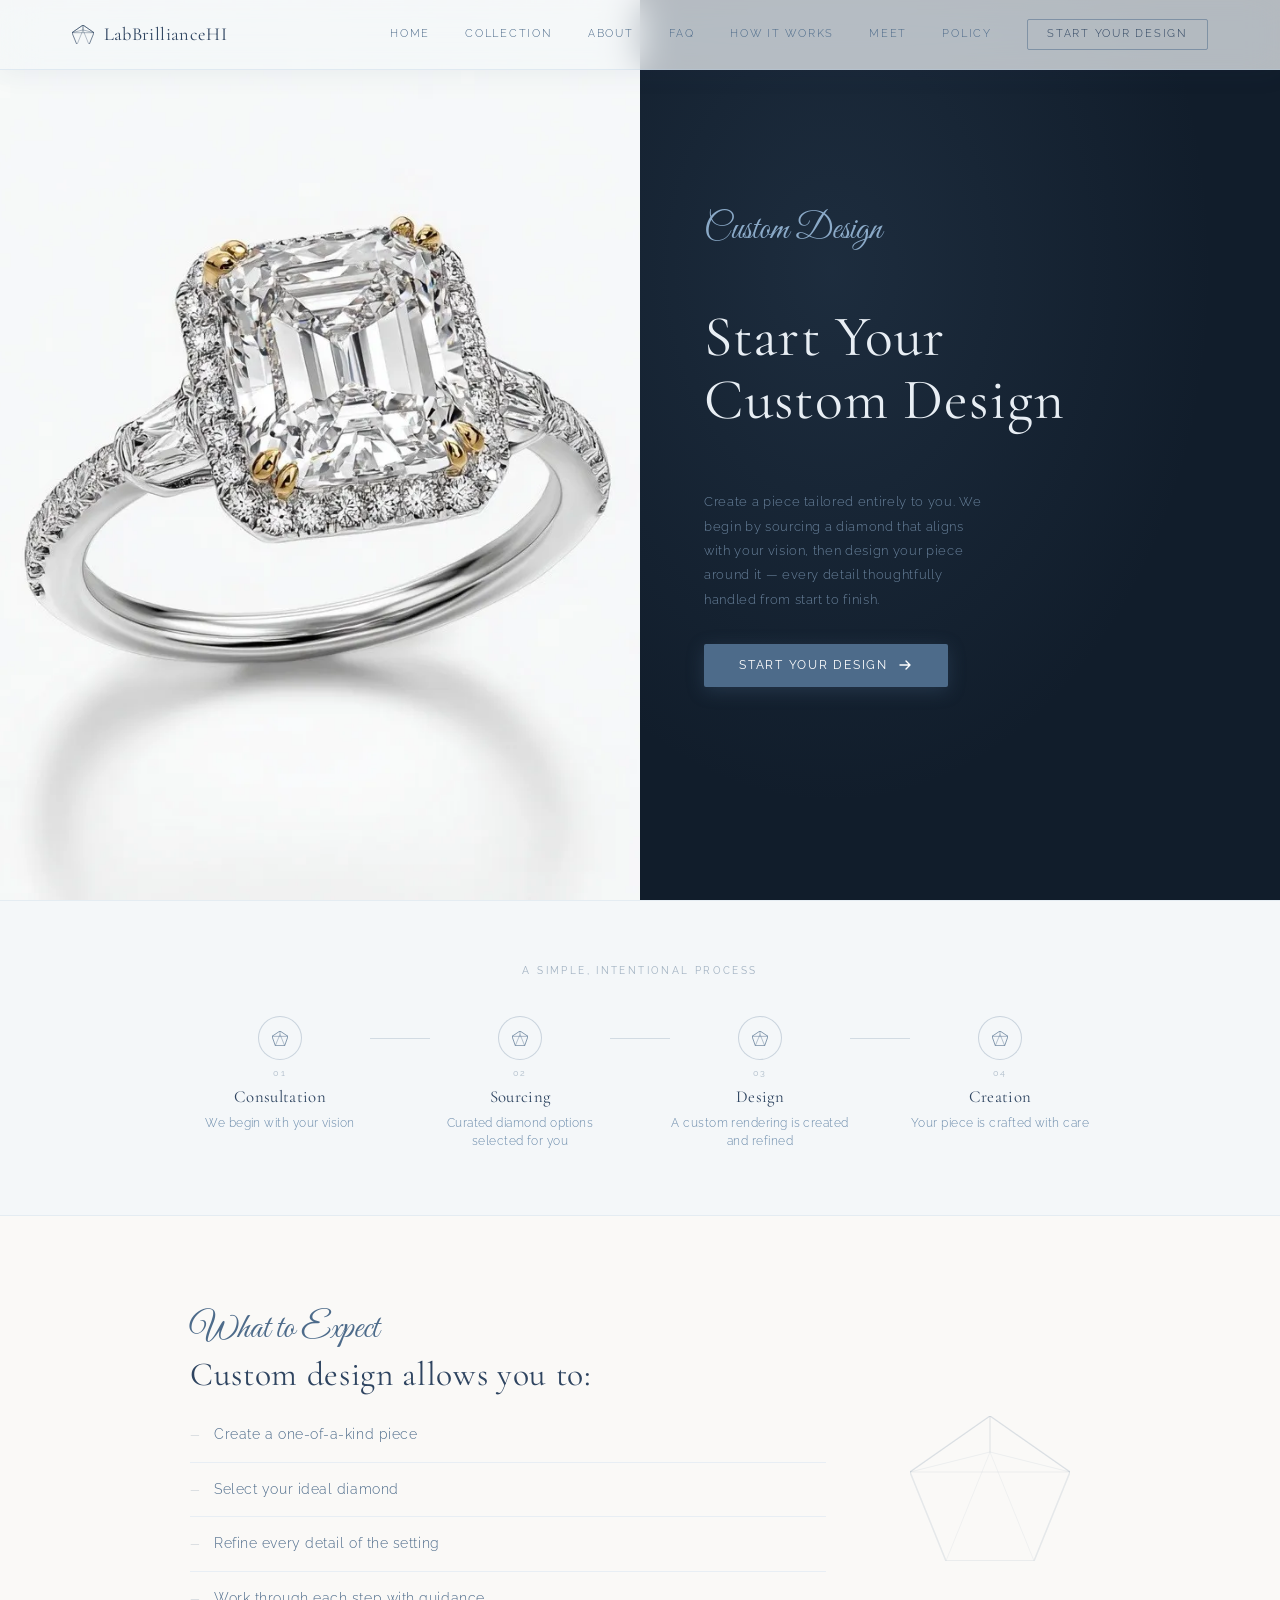
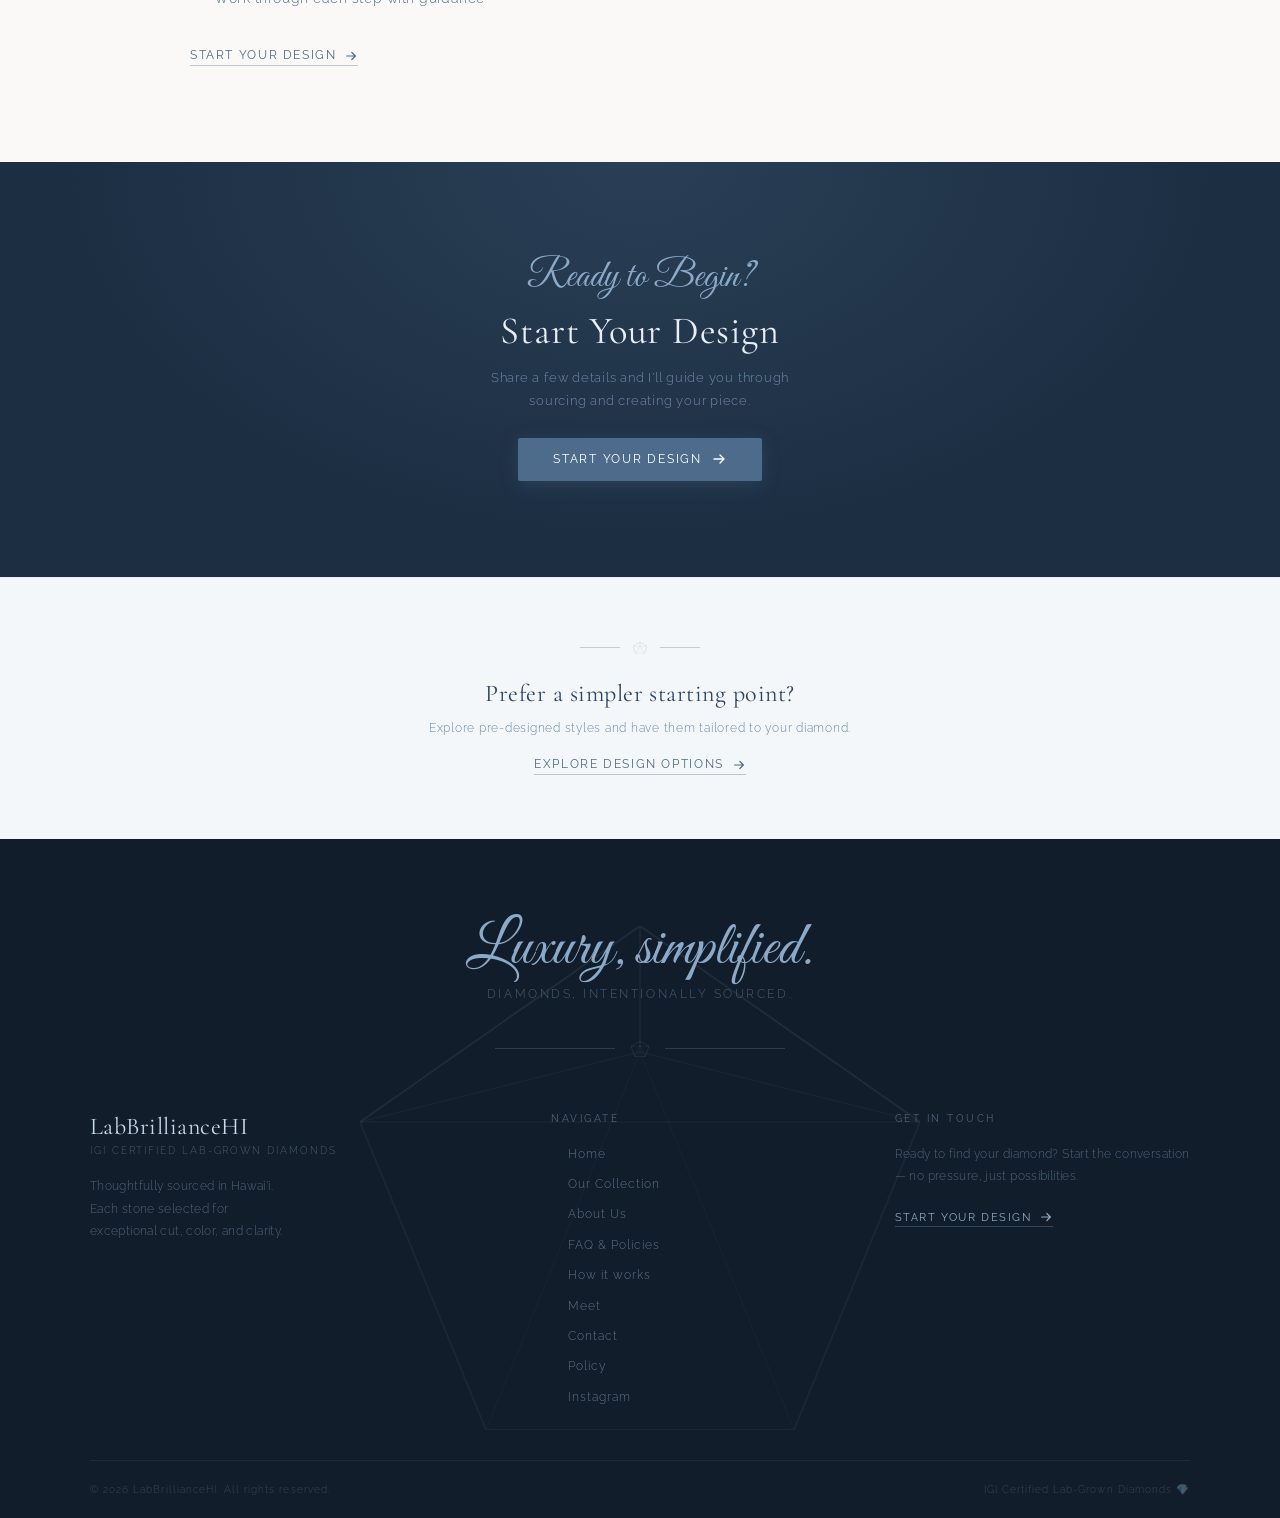
==== commit 0693c6e2: "Fix headings, lists and labels for screen readers - The custom design page jumped from its main titl" ====
--- a/custom-design.html
+++ b/custom-design.html
@@ -18,6 +18,7 @@
   <link rel="stylesheet" href="public/css/styles.css" />
 </head>
 <body>
+  <a class="skip-link" href="#main">Skip to content</a>
   <header class="nav nav-scrolled-always" id="nav" aria-label="Site header">
     <div class="nav-inner">
       <a href="index.html" class="nav-brand" aria-label="LabBrillianceHI — back to home">
@@ -48,7 +49,7 @@
       </button>
     </div>
   </header>
-  <div class="nav-overlay" id="nav-overlay" aria-hidden="true" role="dialog" aria-label="Mobile navigation">
+  <div class="nav-overlay" id="nav-overlay">
     <nav class="nav-overlay-links" aria-label="Mobile primary navigation">
       <a href="index.html#"         class="nav-overlay-link" data-nav-close>Home</a>
       <a href="index.html#diamonds" class="nav-overlay-link" data-nav-close>Collection</a>
@@ -62,6 +63,7 @@
     </nav>
     <p class="nav-overlay-tagline">Luxury, simplified.</p>
   </div>
+  <main id="main">
   <section class="cd-hero" aria-label="Custom Design">
     <div class="cd-hero-image">
       <img
@@ -84,9 +86,9 @@
     </div>
   </section>
   <section class="cd-process" aria-label="The custom design process">
-    <p class="cd-process-label">A Simple, Intentional Process</p>
-    <div class="cd-process-steps">
-      <div class="cd-process-step">
+    <h2 class="cd-process-label">A Simple, Intentional Process</h2>
+    <ol class="cd-process-steps" role="list">
+      <li class="cd-process-step">
         <div class="cd-process-marker" aria-hidden="true">
           <svg viewBox="0 0 24 22" fill="none" xmlns="http://www.w3.org/2000/svg">
             <polygon points="12,0 24,8 19,22 5,22 0,8" fill="none" stroke="currentColor" stroke-width="1"/>
@@ -99,9 +101,8 @@
         <span class="cd-process-num">01</span>
         <h3 class="cd-process-title">Consultation</h3>
         <p class="cd-process-text">We begin with your vision</p>
-      </div>
-      <div class="cd-process-connector" aria-hidden="true"></div>
-      <div class="cd-process-step">
+      </li>
+      <li class="cd-process-step">
         <div class="cd-process-marker" aria-hidden="true">
           <svg viewBox="0 0 24 22" fill="none" xmlns="http://www.w3.org/2000/svg">
             <polygon points="12,0 24,8 19,22 5,22 0,8" fill="none" stroke="currentColor" stroke-width="1"/>
@@ -114,9 +115,8 @@
         <span class="cd-process-num">02</span>
         <h3 class="cd-process-title">Sourcing</h3>
         <p class="cd-process-text">Curated diamond options selected for you</p>
-      </div>
-      <div class="cd-process-connector" aria-hidden="true"></div>
-      <div class="cd-process-step">
+      </li>
+      <li class="cd-process-step">
         <div class="cd-process-marker" aria-hidden="true">
           <svg viewBox="0 0 24 22" fill="none" xmlns="http://www.w3.org/2000/svg">
             <polygon points="12,0 24,8 19,22 5,22 0,8" fill="none" stroke="currentColor" stroke-width="1"/>
@@ -129,9 +129,8 @@
         <span class="cd-process-num">03</span>
         <h3 class="cd-process-title">Design</h3>
         <p class="cd-process-text">A custom rendering is created and refined</p>
-      </div>
-      <div class="cd-process-connector" aria-hidden="true"></div>
-      <div class="cd-process-step">
+      </li>
+      <li class="cd-process-step">
         <div class="cd-process-marker" aria-hidden="true">
           <svg viewBox="0 0 24 22" fill="none" xmlns="http://www.w3.org/2000/svg">
             <polygon points="12,0 24,8 19,22 5,22 0,8" fill="none" stroke="currentColor" stroke-width="1"/>
@@ -144,8 +143,8 @@
         <span class="cd-process-num">04</span>
         <h3 class="cd-process-title">Creation</h3>
         <p class="cd-process-text">Your piece is crafted with care</p>
-      </div>
-    </div>
+      </li>
+    </ol>
   </section>
   <section class="cd-includes" aria-label="What custom design includes">
     <div class="cd-includes-inner">
@@ -225,6 +224,7 @@
       </a>
     </div>
   </section>
+  </main>
   <footer class="footer" aria-label="Site footer">
     <svg class="footer-watermark" viewBox="0 0 400 360" fill="none" xmlns="http://www.w3.org/2000/svg" aria-hidden="true">
       <polygon points="200,0 400,140 310,360 90,360 0,140" fill="none" stroke="rgba(255,255,255,0.04)" stroke-width="1.5"/>
--- a/public/css/styles.css
+++ b/public/css/styles.css
@@ -8,7 +8,8 @@
     --color-text-muted: rgba(255, 255, 255, 0.65);
     --color-btn-fill:   rgba(77, 107, 138, 0.82);
     --color-btn-hover:  rgba(58,  84, 112, 0.92);
-  
+    --color-error:      #9b2c2c;
+
     --font-serif:  'Cormorant Garamond', Georgia, serif;
     --font-script: 'Great Vibes', cursive;
     --font-caps:   'Raleway', sans-serif;
@@ -40,6 +41,27 @@
 Nav
 ***************************************************************/
 
+/* Hidden above the page until a keyboard user tabs to it */
+.skip-link {
+  position: fixed;
+  top: 0.75rem;
+  left: 0.75rem;
+  z-index: 200;
+  padding: 0.6rem 1.1rem;
+  background: #2e4460;
+  color: #fff;
+  font-family: var(--font-caps);
+  font-size: 0.8rem;
+  letter-spacing: 0.08em;
+  text-decoration: none;
+  border-radius: 2px;
+  transform: translateY(-200%);
+  transition: transform 0.2s ease;
+}
+.skip-link:focus {
+  transform: translateY(0);
+}
+
 .nav {
   position: fixed;
   top: 0;
@@ -77,11 +99,8 @@
   align-items: center;
   gap: 0.6rem;
   text-decoration: none;
-  color: rgba(255, 255, 255, 0.9);
+  color: #2e4460;
   transition: color 0.45s ease;
-}
-.nav.scrolled .nav-brand {
-  color: #2e4460;
 }
 
 .nav-brand-diamond {
@@ -116,7 +135,7 @@
   letter-spacing: 0.16em;
   text-transform: uppercase;
   text-decoration: none;
-  color: rgba(255, 255, 255, 0.8);
+  color: #3c5673;
   position: relative;
   transition: color 0.45s ease;
 }
@@ -138,31 +157,20 @@
   width: 100%;
 }
 .nav-link:hover {
-  color: rgba(255,255,255,1);
-}
-.nav.scrolled .nav-link:hover {
   color: #2e4460;
 }
 
 .nav-link-cta {
   padding: 0.5rem 1.2rem;
-  border: 1px solid rgba(255,255,255,0.45);
+  border: 1px solid rgba(77,107,138,0.5);
   border-radius: 2px;
-  color: rgba(255,255,255,0.9) !important;
+  color: #2e4460 !important;
   transition: background 0.25s ease, border-color 0.25s ease, color 0.45s ease;
 }
 .nav-link-cta::after {
   display: none;
 }
 .nav-link-cta:hover {
-  background: rgba(255,255,255,0.12);
-  border-color: rgba(255,255,255,0.75);
-}
-.nav.scrolled .nav-link-cta {
-  border-color: rgba(77,107,138,0.5);
-  color: #2e4460 !important;
-}
-.nav.scrolled .nav-link-cta:hover {
   background: rgba(77,107,138,0.08);
   border-color: rgba(77,107,138,0.85);
 }
@@ -183,7 +191,7 @@
 .nav-hamburger-bar {
   display: block;
   height: 1px;
-  background: rgba(255,255,255,0.85);
+  background: #2e4460;
   border-radius: 1px;
   transform-origin: center;
   transition: transform 0.35s cubic-bezier(0.4, 0, 0.2, 1), opacity 0.25s ease, background 0.45s ease, width 0.3s ease;
@@ -196,10 +204,6 @@
 }
 .nav-hamburger-bar:nth-child(3) {
   width: 24px;
-}
-
-.nav.scrolled .nav-hamburger-bar {
-  background: #2e4460;
 }
 
 /* Animate to X when open */
@@ -214,6 +218,14 @@
 .nav-hamburger[aria-expanded="true"] .nav-hamburger-bar:nth-child(3) {
   width: 24px;
   transform: translateY(-6px) rotate(-45deg);
+}
+
+/* Menu open at the top of the homepage: the nav is see-through over the dark overlay, so switch to light colors */
+.nav:not(.scrolled):not(.nav-scrolled-always):has(.nav-hamburger[aria-expanded="true"]) .nav-brand {
+  color: rgba(255, 255, 255, 0.9);
+}
+.nav:not(.scrolled):not(.nav-scrolled-always):has(.nav-hamburger[aria-expanded="true"]) .nav-hamburger-bar {
+  background: rgba(255, 255, 255, 0.85);
 }
 
 .nav-overlay {
@@ -224,8 +236,9 @@
   display: flex;
   flex-direction: column;
   align-items: center;
-  justify-content: center;
   gap: 0;
+  padding: 6rem 1.5rem;
+  overflow-y: auto;
   opacity: 0;
   visibility: hidden;
   transition: opacity 0.4s ease, visibility 0.4s ease;
@@ -234,12 +247,18 @@
   opacity: 1;
   visibility: visible;
 }
-
+/* Stops the page behind the open menu from scrolling */
+.menu-open {
+  overflow: hidden;
+}
+
+/* Auto margins centre the menu, and let it scroll instead of cutting links off on short screens */
 .nav-overlay-links {
   display: flex;
   flex-direction: column;
   align-items: center;
   gap: 0.2rem;
+  margin-top: auto;
 }
 
 .nav-overlay-link {
@@ -316,6 +335,7 @@
   font-size: clamp(1.4rem, 4vw, 2rem);
   color: rgba(77, 107, 138, 0.5);
   margin-top: 2.5rem;
+  margin-bottom: auto;
   opacity: 0;
   transition: opacity 0.4s ease 0.35s;
 }
@@ -542,6 +562,7 @@
 /* ── Timeline container ── */
 .experience-timeline {
   position: relative;
+  list-style: none;
   max-width: 900px;
   margin: 0 auto 6rem;
   display: flex;
@@ -967,7 +988,8 @@
   opacity: 0;
   transition: opacity 0.35s ease, transform 0.35s ease;
 }
-.collection-card:hover .collection-card-corner {
+.collection-card:hover .collection-card-corner,
+.collection-card:focus-within .collection-card-corner {
   opacity: 1;
 }
 
@@ -977,7 +999,8 @@
   border-left: 1px solid rgba(255,255,255,0.6);
   transform: translate(4px, 4px);
 }
-.collection-card:hover .collection-card-corner-tl {
+.collection-card:hover .collection-card-corner-tl,
+.collection-card:focus-within .collection-card-corner-tl {
   transform: translate(0, 0);
 }
 
@@ -987,7 +1010,8 @@
   border-right: 1px solid rgba(255,255,255,0.6);
   transform: translate(-4px, -4px);
 }
-.collection-card:hover .collection-card-corner-br {
+.collection-card:hover .collection-card-corner-br,
+.collection-card:focus-within .collection-card-corner-br {
   transform: translate(0, 0);
 }
 
@@ -1028,8 +1052,9 @@
   opacity: 0;
   transition: max-height 0.4s ease, opacity 0.35s ease 0.05s;
 }
-.collection-card:hover .collection-card-desc {
-  max-height: 80px;
+.collection-card:hover .collection-card-desc,
+.collection-card:focus-within .collection-card-desc {
+  max-height: 8rem;
   opacity: 1;
 }
 
@@ -1053,7 +1078,8 @@
   transition: opacity 0.3s ease 0.1s, transform 0.3s ease 0.1s,
               border-color 0.25s ease;
 }
-.collection-card:hover .collection-card-btn {
+.collection-card:hover .collection-card-btn,
+.collection-card:focus-within .collection-card-btn {
   opacity: 1;
   transform: translateY(0);
 }
@@ -1330,19 +1356,25 @@
   color: #8baac8;
 }
 
+/* Grows from 0fr to 1fr so any answer length fits; visibility keeps closed answers away from screen readers */
 .policies-item-body {
-  max-height: 0;
+  display: grid;
+  grid-template-rows: 0fr;
+  visibility: hidden;
+  transition: grid-template-rows 0.4s cubic-bezier(0.4, 0, 0.2, 1),
+              padding 0.35s ease,
+              visibility 0.4s;
+  padding: 0 0 0 3.2rem;
+}
+.policies-item-body.open {
+  grid-template-rows: 1fr;
+  visibility: visible;
+  padding: 0 0 1.4rem 3.2rem;
+}
+
+.policies-item-body p {
+  min-height: 0;
   overflow: hidden;
-  transition: max-height 0.4s cubic-bezier(0.4, 0, 0.2, 1),
-              padding 0.35s ease;
-  padding: 0 0 0 3.2rem;
-}
-.policies-item-body.open {
-  max-height: 200px;
-  padding: 0 0 1.4rem 3.2rem;
-}
-
-.policies-item-body p {
   font-family: var(--font-caps);
   font-size: 0.85rem;
   font-weight: 300;
@@ -1707,6 +1739,13 @@
   display: flex;
   flex-direction: column;
   gap: 1.8rem;
+  transition: opacity 0.4s ease;
+}
+.contact-form.fade-out {
+  opacity: 0;
+}
+.contact-form[hidden] {
+  display: none;
 }
 
 .contact-form-honeypot {
@@ -1844,6 +1883,7 @@
   flex-wrap: wrap;
 }
 .contact-chip {
+  position: relative;
   cursor: pointer;
 }
 .contact-chip input {
@@ -1873,6 +1913,11 @@
 .contact-chip:hover span {
   border-color: var(--color-brand);
   color: var(--color-brand);
+}
+/* The radio itself is invisible, so its chip shows the keyboard focus */
+.contact-chip input:focus-visible + span {
+  outline: 2px solid var(--color-brand);
+  outline-offset: 2px;
 }
 
 .contact-submit {
@@ -1907,6 +1952,19 @@
 .contact-submit:hover svg {
   transform: translateX(4px);
 }
+
+/* Error message under the submit button, filled in by main.js when sending fails */
+.contact-form-error {
+  font-family: var(--font-caps);
+  font-size: 0.8rem;
+  font-weight: 400;
+  letter-spacing: 0.03em;
+  line-height: 1.6;
+  color: var(--color-error);
+}
+.contact-form-error:not(:empty) {
+  margin-top: 1rem;
+}
 .contact-thankyou {
   display: flex;
   flex-direction: column;
@@ -2298,7 +2356,6 @@
   position: relative;
   overflow: hidden;
   border-radius: 3px;
-  cursor: pointer;
   background: #e8eef4;
 }
 .diamond-card img {
@@ -2318,12 +2375,6 @@
   right: 0;
   padding: 2rem 1.4rem 1.4rem;
   background: linear-gradient(to top, rgba(17, 29, 43, 0.88) 0%, transparent 100%);
-  transform: translateY(100%);
-  transition: transform 0.4s cubic-bezier(0.4, 0, 0.2, 1);
-}
-
-.diamond-card:hover .diamond-card-caption {
-  transform: translateY(0);
 }
 .diamond-card-cut {
   font-family: var(--font-caps);
@@ -2817,11 +2868,13 @@
   display: flex;
   align-items: flex-start;
   justify-content: center;
-  gap: 0;
+  gap: 0 60px;
+  list-style: none;
   max-width: 900px;
   margin: 0 auto;
 }
 .cd-process-step {
+  position: relative;
   display: flex;
   flex-direction: column;
   align-items: center;
@@ -2830,13 +2883,15 @@
   flex: 1;
   max-width: 180px;
 }
-.cd-process-connector {
-  flex: 0 0 auto;
+/* Line joining each step to the next, drawn across the 60px gap */
+.cd-process-step:not(:last-child)::after {
+  content: '';
+  position: absolute;
+  top: 22px; /* align with marker center */
+  left: 100%;
   width: 60px;
   height: 1px;
-  background: linear-gradient(to right, rgba(77,107,138,0.2), rgba(77,107,138,0.2));
-  margin-top: 22px; /* align with marker center */
-  align-self: flex-start;
+  background: rgba(77,107,138,0.2);
 }
 .cd-process-marker {
   width: 44px;
@@ -3508,6 +3563,17 @@
 /**************************************************************
 Media queries
 ***************************************************************/
+/* Below this width the nav links no longer fit on one row (measured: 960px on index, 1030px on the other pages).
+   Keep in sync with the matchMedia query in main.js */
+@media (max-width: 1080px) {
+  .nav-links {
+    display: none;
+  }
+  .nav-hamburger {
+    display: flex;
+  }
+}
+
 @media (max-width: 900px) {
   .collection-grid {
     grid-template-columns: 1fr;
@@ -3522,25 +3588,24 @@
     transition-delay: 0s;
   }
 
+  .diamonds-gallery {
+    columns: 2;
+  }
+}
+
+/* Small screens and touch screens can't hover, so the card details always show */
+@media (max-width: 900px), (hover: none) {
   .collection-card-corner {
     opacity: 1;
   }
 
   .collection-card-desc {
     opacity: 1;
-    max-height: 80px;
+    max-height: 8rem;
   }
 
   .collection-card-btn {
     opacity: 1;
-  }
-
-  .diamonds-gallery {
-    columns: 2;
-  }
-
-  .diamond-card-caption {
-    transform: translateY(0);
   }
 }
 
@@ -3603,7 +3668,7 @@
     flex-direction: column;
     align-items: center;
   }
-  .cd-process-connector { display: none; }
+  .cd-process-step::after { display: none; }
   .cd-process-step { max-width: 140px; }
   .cd-includes-inner {
     grid-template-columns: 1fr;
@@ -3657,14 +3722,8 @@
   .about-pull {
     gap: 0.5rem;
   }
-  .nav-links { 
-    display: none;
-  }
-  .nav-hamburger {
-    display: flex;
-  }
-
-  .experience-timeline::before { 
+
+  .experience-timeline::before {
     left: 24px; 
   }
 
@@ -3809,4 +3868,14 @@
     .experience {
       padding: 5rem 1.25rem 4rem;
     }
-  }+  }
+
+/* Short screens (phones turned sideways): smaller menu links so the open menu fits */
+@media (max-height: 560px) {
+  .nav-overlay-link {
+    font-size: clamp(1.5rem, 8vh, 2.2rem);
+  }
+  .nav-overlay-tagline {
+    margin-top: 1.5rem;
+  }
+}
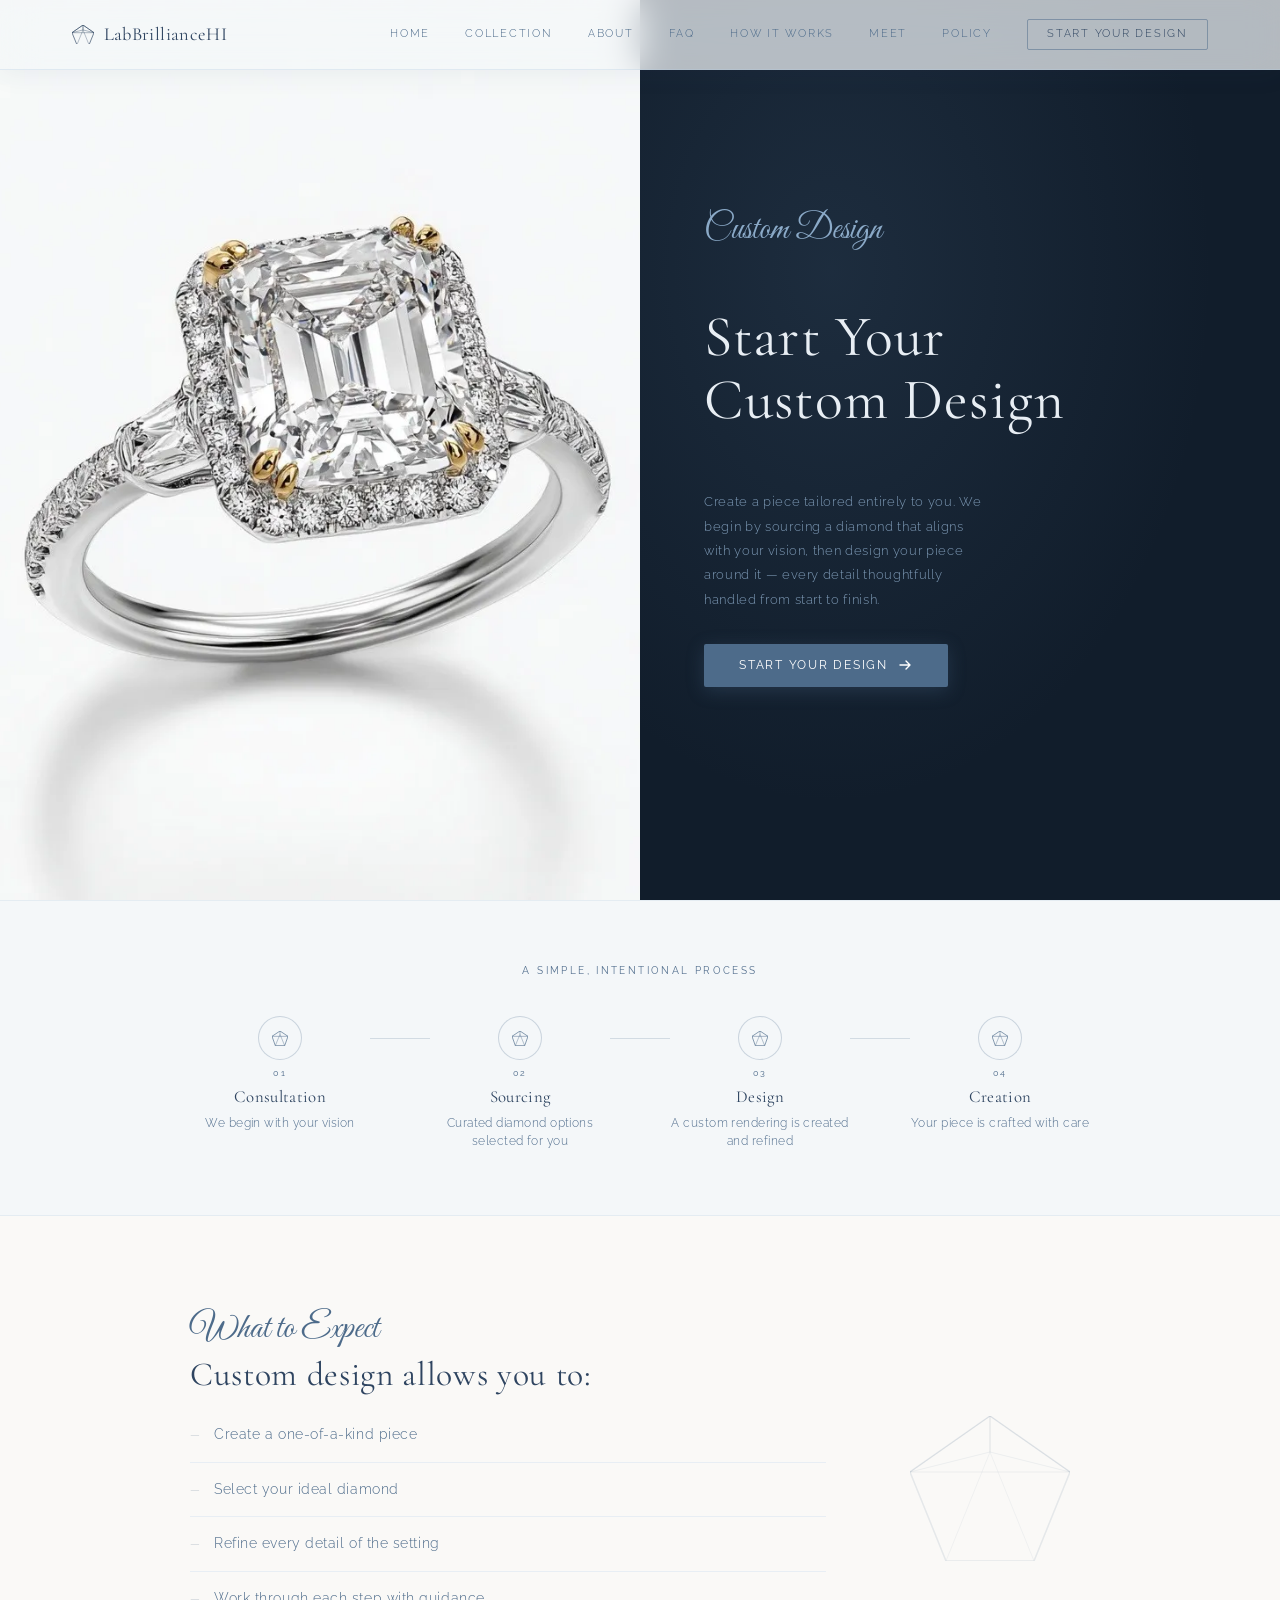
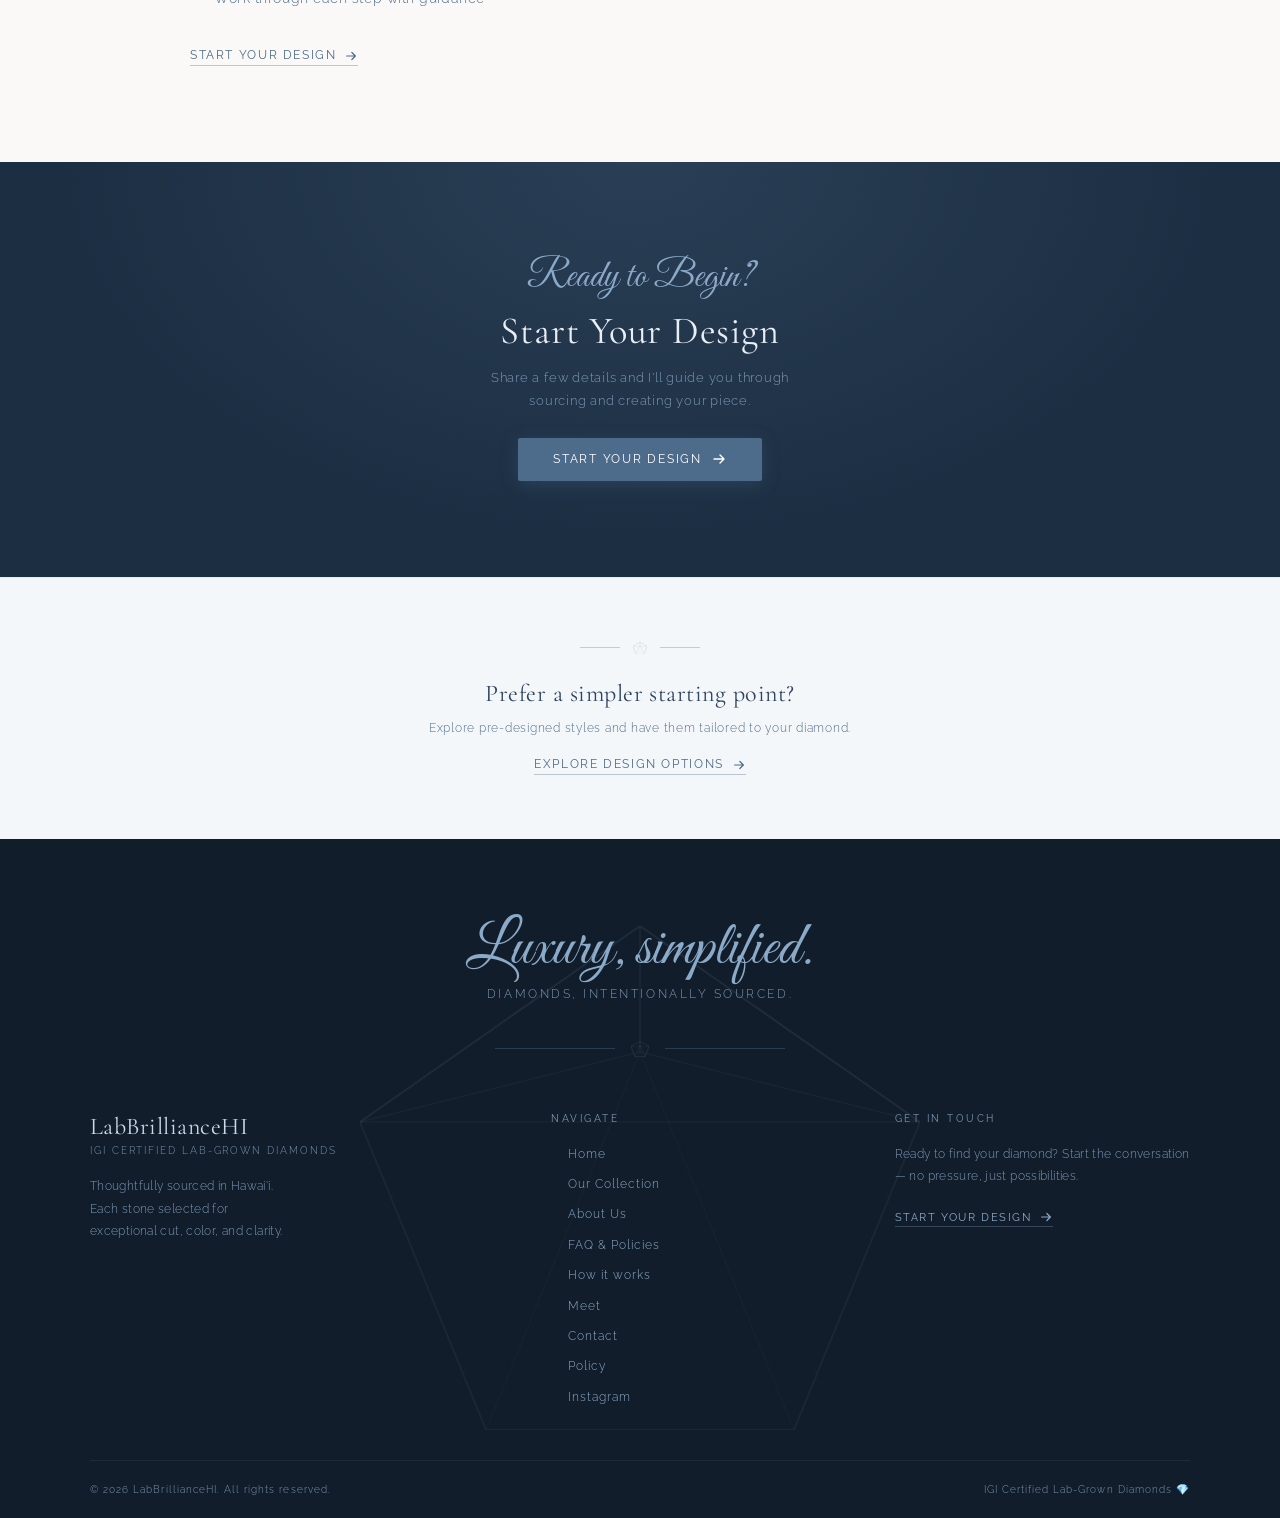
==== commit 4c4660f3: "Reserve the right space for images while they load Before an image downloads, the browser uses the w" ====
--- a/custom-design.html
+++ b/custom-design.html
@@ -69,7 +69,7 @@
       <img
         src="public/images/custom-ring.webp"
         alt="Custom emerald cut diamond ring with pavé halo and baguette side stones in white and yellow gold"
-        width="1080" height="1080"
+        width="1024" height="1024"
         loading="eager"
       />
     </div>
--- a/public/css/styles.css
+++ b/public/css/styles.css
@@ -5,10 +5,14 @@
     --color-brand:      #4d6b8a;
     --color-brand-dark: #3a5470;
     --color-text-light: rgba(255, 255, 255, 0.92);
-    --color-text-muted: rgba(255, 255, 255, 0.65);
-    --color-btn-fill:   rgba(77, 107, 138, 0.82);
+    --color-btn-fill:   #4d6b8a;
     --color-btn-hover:  rgba(58,  84, 112, 0.92);
     --color-error:      #9b2c2c;
+
+    /* Text colours that pass WCAG AA (4.5:1) on every background they sit on */
+    --color-text:            #3d5570;
+    --color-text-muted:      #536f8e;
+    --color-text-muted-dark: #7c98b4;
 
     --font-serif:  'Cormorant Garamond', Georgia, serif;
     --font-script: 'Great Vibes', cursive;
@@ -333,7 +337,7 @@
 .nav-overlay-tagline {
   font-family: var(--font-script);
   font-size: clamp(1.4rem, 4vw, 2rem);
-  color: rgba(77, 107, 138, 0.5);
+  color: var(--color-text-muted-dark);
   margin-top: 2.5rem;
   margin-bottom: auto;
   opacity: 0;
@@ -413,7 +417,7 @@
     font-weight: 300;
     letter-spacing: 0.28em;
     text-transform: uppercase;
-    color: #4d6b8a;
+    color: #3c5673;
     display: flex;
     align-items: center;
     gap: 0.75rem;
@@ -459,7 +463,7 @@
     font-size: clamp(0.78rem, 2vw, 0.9rem);
     font-weight: 300;
     letter-spacing: 0.04em;
-    color: rgba(61, 88, 115, 0.8);
+    color: #2e4460;
   }
   
   .hero-ctas {
@@ -556,7 +560,7 @@
   font-size: 0.82rem;
   font-weight: 300;
   letter-spacing: 0.1em;
-  color: #6a8aaa;
+  color: var(--color-text-muted);
 }
 
 /* ── Timeline container ── */
@@ -653,7 +657,7 @@
   font-weight: 400;
   letter-spacing: 0.24em;
   text-transform: uppercase;
-  color: rgba(77, 107, 138, 0.5);
+  color: var(--color-text-muted);
   display: block;
   margin-bottom: 0.5rem;
 }
@@ -680,7 +684,7 @@
   font-size: 0.72rem;
   font-weight: 300;
   letter-spacing: 0.04em;
-  color: rgba(77, 107, 138, 0.55);
+  color: var(--color-text-muted);
   line-height: 1.7;
   font-style: italic;
 }
@@ -868,7 +872,7 @@
   font-size: 0.82rem;
   font-weight: 300;
   letter-spacing: 0.1em;
-  color: #6a8aaa;
+  color: var(--color-text-muted);
 }
 
 .collection-grid {
@@ -1044,7 +1048,7 @@
   font-size: 0.78rem;
   font-weight: 300;
   letter-spacing: 0.03em;
-  color: rgba(255,255,255,0.72);
+  color: rgba(255,255,255,0.9);
   line-height: 1.55;
   max-width: 26ch;
   max-height: 0;
@@ -1283,7 +1287,7 @@
   font-size: 0.8rem;
   font-weight: 300;
   letter-spacing: 0.08em;
-  color: #6a8aaa;
+  color: var(--color-text-muted-dark);
   max-width: 48ch;
   margin-left: auto;
   margin-right: auto;
@@ -1331,7 +1335,7 @@
   font-size: 0.62rem;
   font-weight: 300;
   letter-spacing: 0.18em;
-  color: #4d6b8a;
+  color: var(--color-text-muted-dark);
   flex-shrink: 0;
   width: 2rem;
 }
@@ -1399,7 +1403,7 @@
   font-size: 0.8rem;
   font-weight: 300;
   letter-spacing: 0.1em;
-  color: #4d6b8a;
+  color: var(--color-text-muted-dark);
   margin-bottom: 1.2rem;
 }
 
@@ -1435,7 +1439,7 @@
 .founder {
   background: #faf7f2;
   padding: 7rem 2rem;
-  overflow: hidden;
+  overflow: clip; /* clips like hidden, but lets the photo column stay pinned while scrolling */
 }
 
 .founder-inner {
@@ -1449,8 +1453,6 @@
 
 /* ── Portrait column ── */
 .founder-portrait-col {
-  position: sticky;
-  top: 5rem;
   opacity: 0;
   transform: translateX(-28px);
   transition: opacity 0.9s ease, transform 0.9s ease;
@@ -1529,7 +1531,7 @@
   font-weight: 400;
   letter-spacing: 0.28em;
   text-transform: uppercase;
-  color: rgba(139, 100, 60, 0.6);
+  color: #856b54;
   margin-bottom: 0.8rem;
 }
 
@@ -1560,7 +1562,7 @@
   font-size: clamp(0.85rem, 1.4vw, 0.95rem);
   font-weight: 300;
   font-style: italic;
-  color: rgba(77, 107, 138, 0.65);
+  color: var(--color-text-muted);
   line-height: 1.75;
   letter-spacing: 0.01em;
   padding-top: 1.2rem;
@@ -1631,7 +1633,7 @@
 .contact {
   background: #f4f7f9;
   padding: 7rem 2rem;
-  overflow: hidden;
+  overflow: clip; /* clips like hidden, but lets the intro column stay pinned while scrolling */
 }
 
 .contact-inner {
@@ -1646,8 +1648,6 @@
   opacity: 0;
   transform: translateY(28px);
   transition: opacity 0.85s ease, transform 0.85s ease;
-  position: sticky;
-  top: 3rem;
 }
 .contact-intro.in-view {
   opacity: 1;
@@ -1678,7 +1678,7 @@
   font-size: 0.82rem;
   font-weight: 300;
   letter-spacing: 0.06em;
-  color: #6a8aaa;
+  color: var(--color-text-muted);
   line-height: 1.75;
   max-width: 30ch;
 }
@@ -1796,7 +1796,7 @@
   font-size: 0.78rem;
   font-weight: 300;
   letter-spacing: 0.08em;
-  color: #8aabca;
+  color: var(--color-text-muted);
   pointer-events: none;
   transition: top 0.22s ease, font-size 0.22s ease, color 0.22s ease;
 }
@@ -1826,7 +1826,7 @@
 .contact-field-optional {
   font-size: 0.6rem;
   letter-spacing: 0.1em;
-  color: #a0bcd0;
+  color: var(--color-text-muted);
   text-transform: uppercase;
 }
 
@@ -1902,7 +1902,7 @@
   padding: 0.4rem 1rem;
   border: 1px solid #c8d8e8;
   border-radius: 2px;
-  color: #6a8aaa;
+  color: var(--color-text-muted);
   transition: background 0.2s ease, border-color 0.2s ease, color 0.2s ease;
 }
 .contact-chip input:checked + span {
@@ -1995,7 +1995,7 @@
   font-size: 0.85rem;
   font-weight: 300;
   letter-spacing: 0.06em;
-  color: #6a8aaa;
+  color: var(--color-text-muted);
   line-height: 1.75;
 }
 .contact-thankyou-sign {
@@ -2012,7 +2012,7 @@
   font-size: 0.65rem;
   font-weight: 300;
   letter-spacing: 0.06em;
-  color: rgba(77, 107, 138, 0.5);
+  color: var(--color-text-muted);
   font-style: italic;
   line-height: 1.5;
 }
@@ -2024,7 +2024,7 @@
   font-size: 0.72rem;
   font-weight: 300;
   letter-spacing: 0.05em;
-  color: rgba(77, 107, 138, 0.55);
+  color: var(--color-text-muted);
   line-height: 1.6;
 }
 .contact-form-ig-note a {
@@ -2082,7 +2082,7 @@
   font-weight: 300;
   letter-spacing: 0.22em;
   text-transform: uppercase;
-  color: rgba(139, 170, 200, 0.45);
+  color: var(--color-text-muted-dark);
 }
 
 .footer-rule-wrap {
@@ -2126,7 +2126,7 @@
   font-weight: 400;
   letter-spacing: 0.26em;
   text-transform: uppercase;
-  color: rgba(139, 170, 200, 0.5);
+  color: var(--color-text-muted-dark);
   margin-bottom: 1.2rem;
 }
 
@@ -2145,7 +2145,7 @@
   font-weight: 300;
   letter-spacing: 0.2em;
   text-transform: uppercase;
-  color: rgba(139, 170, 200, 0.45);
+  color: var(--color-text-muted-dark);
   margin-bottom: 1.2rem;
 }
 
@@ -2154,7 +2154,7 @@
   font-size: 0.78rem;
   font-weight: 300;
   letter-spacing: 0.03em;
-  color: rgba(139, 170, 200, 0.5);
+  color: var(--color-text-muted-dark);
   line-height: 1.8;
   max-width: 28ch;
 }
@@ -2171,7 +2171,7 @@
   font-size: 0.78rem;
   font-weight: 300;
   letter-spacing: 0.08em;
-  color: rgba(139, 170, 200, 0.6);
+  color: #8baac8;
   text-decoration: none;
   display: inline-flex;
   align-items: center;
@@ -2186,7 +2186,7 @@
   transition: opacity 0.22s ease, transform 0.22s ease;
 }
 .footer-nav-link:hover {
-  color: #8baac8;
+  color: #b8d0e8;
   gap: 0.6rem;
 }
 .footer-nav-link:hover::before {
@@ -2199,7 +2199,7 @@
   font-size: 0.78rem;
   font-weight: 300;
   letter-spacing: 0.03em;
-  color: rgba(139, 170, 200, 0.5);
+  color: var(--color-text-muted-dark);
   line-height: 1.8;
   margin-bottom: 1.2rem;
 }
@@ -2247,7 +2247,7 @@
   font-size: 0.65rem;
   font-weight: 300;
   letter-spacing: 0.1em;
-  color: rgba(139, 170, 200, 0.3);
+  color: var(--color-text-muted-dark);
 }
 
 .footer-igi {
@@ -2255,7 +2255,7 @@
   font-size: 0.65rem;
   font-weight: 300;
   letter-spacing: 0.1em;
-  color: rgba(139, 170, 200, 0.3);
+  color: var(--color-text-muted-dark);
 }
 
 /**************************************************************
@@ -2314,7 +2314,7 @@
   font-size: 0.82rem;
   font-weight: 300;
   letter-spacing: 0.1em;
-  color: #6a8aaa;
+  color: var(--color-text);
   line-height: 1.75;
   max-width: 52ch;
   margin-left: auto;
@@ -2374,7 +2374,7 @@
   left: 0;
   right: 0;
   padding: 2rem 1.4rem 1.4rem;
-  background: linear-gradient(to top, rgba(17, 29, 43, 0.88) 0%, transparent 100%);
+  background: linear-gradient(to top, rgba(17, 29, 43, 0.92) 0%, rgba(17, 29, 43, 0.85) 70%, rgba(17, 29, 43, 0) 100%);
 }
 .diamond-card-cut {
   font-family: var(--font-caps);
@@ -2382,7 +2382,7 @@
   font-weight: 400;
   letter-spacing: 0.22em;
   text-transform: uppercase;
-  color: rgba(184, 208, 232, 0.7);
+  color: #c8daea;
   margin-bottom: 0.3rem;
 }
 .diamond-card-name {
@@ -2405,7 +2405,7 @@
   font-weight: 300;
   letter-spacing: 0.14em;
   text-transform: uppercase;
-  color: rgba(184, 208, 232, 0.6);
+  color: #c8daea;
   background: rgba(255,255,255,0.08);
   border: 1px solid rgba(255,255,255,0.12);
   padding: 0.2rem 0.55rem;
@@ -2437,7 +2437,7 @@
   font-size: 0.78rem;
   font-weight: 300;
   letter-spacing: 0.08em;
-  color: #6a8aaa;
+  color: var(--color-text-muted-dark);
   line-height: 1.75;
   max-width: 28ch;
 }
@@ -2498,7 +2498,7 @@
   font-size: 0.82rem;
   font-weight: 300;
   letter-spacing: 0.08em;
-  color: #6a8aaa;
+  color: var(--color-text-muted);
   line-height: 1.8;
   max-width: 58ch;
   margin-left: auto;
@@ -2611,7 +2611,7 @@
   font-weight: 400;
   letter-spacing: 0.28em;
   text-transform: uppercase;
-  color: rgba(77, 107, 138, 0.45);
+  color: var(--color-text-muted);
 }
 .design-copy-title {
   font-family: var(--font-serif);
@@ -2635,7 +2635,7 @@
   font-size: 0.7rem;
   font-weight: 300;
   letter-spacing: 0.12em;
-  color: rgba(77, 107, 138, 0.55);
+  color: var(--color-text-muted);
   text-transform: uppercase;
   margin-top: 0.2rem;
 }
@@ -2710,7 +2710,7 @@
   font-size: 0.8rem;
   font-weight: 300;
   letter-spacing: 0.06em;
-  color: #6a8aaa;
+  color: var(--color-text-muted-dark);
   line-height: 1.8;
   max-width: 40ch;
 }
@@ -2814,7 +2814,7 @@
   font-size: 0.82rem;
   font-weight: 300;
   letter-spacing: 0.05em;
-  color: rgba(139, 170, 200, 0.7);
+  color: var(--color-text-muted-dark);
   line-height: 1.85;
   max-width: 36ch;
   position: relative;
@@ -2860,7 +2860,7 @@
   font-weight: 400;
   letter-spacing: 0.24em;
   text-transform: uppercase;
-  color: rgba(77, 107, 138, 0.5);
+  color: var(--color-text-muted);
   text-align: center;
   margin-bottom: 2.5rem;
 }
@@ -2910,7 +2910,7 @@
   font-family: var(--font-caps);
   font-size: 0.55rem;
   letter-spacing: 0.2em;
-  color: rgba(77,107,138,0.4);
+  color: var(--color-text-muted);
 }
 .cd-process-title {
   font-family: var(--font-serif);
@@ -2924,7 +2924,7 @@
   font-size: 0.72rem;
   font-weight: 300;
   letter-spacing: 0.04em;
-  color: #6a8aaa;
+  color: var(--color-text-muted);
   line-height: 1.6;
 }
 
@@ -3054,7 +3054,7 @@
   font-size: 0.8rem;
   font-weight: 300;
   letter-spacing: 0.06em;
-  color: #6a8aaa;
+  color: var(--color-text-muted-dark);
   line-height: 1.8;
   max-width: 38ch;
 }
@@ -3126,7 +3126,7 @@
   font-size: 0.78rem;
   font-weight: 300;
   letter-spacing: 0.06em;
-  color: #6a8aaa;
+  color: var(--color-text-muted);
   line-height: 1.75;
 }
 .cd-alt-btn {
@@ -3186,7 +3186,7 @@
   font-size: 0.82rem;
   font-weight: 300;
   letter-spacing: 0.08em;
-  color: #6a8aaa;
+  color: var(--color-text-muted);
   line-height: 1.6;
 }
 
@@ -3290,7 +3290,7 @@
   font-weight: 400;
   letter-spacing: 0.28em;
   text-transform: uppercase;
-  color: rgba(77, 107, 138, 0.55);
+  color: var(--color-text-muted);
   padding-top: 0.4rem;
   position: sticky;
   top: 5.5rem;
@@ -3356,7 +3356,7 @@
   font-size: 0.76rem;
   font-weight: 300;
   letter-spacing: 0.03em;
-  color: #6a8aaa;
+  color: var(--color-text-muted);
   font-style: italic;
   line-height: 1.7;
   margin-top: 1.2rem;
@@ -3439,8 +3439,8 @@
   text-transform: uppercase;
   margin: 0 0 0.9rem;
 }
-.pol-covered-block-yes .pol-covered-title { color: #4a8a68; }
-.pol-covered-block-no  .pol-covered-title { color: #9a6a35; }
+.pol-covered-block-yes .pol-covered-title { color: #3e7759; }
+.pol-covered-block-no  .pol-covered-title { color: #906331; }
 
 .pol-covered-block .pol-list li::before {
   color: inherit;
@@ -3574,6 +3574,15 @@
   }
 }
 
+/* Pin the founder photo and contact intro while their sections scroll, only where the photo fits on screen */
+@media (min-width: 861px) and (min-height: 900px) {
+  .founder-portrait-col,
+  .contact-intro {
+    position: sticky;
+    top: 5rem;
+  }
+}
+
 @media (max-width: 900px) {
   .collection-grid {
     grid-template-columns: 1fr;
@@ -3615,7 +3624,6 @@
     gap: 3rem;
   }
   .contact-intro {
-    position: static;
     text-align: center;
   }
   .contact-intro-sub {
@@ -3680,7 +3688,6 @@
     gap: 3rem;
   }
   .founder-portrait-col {
-    position: static;
     max-width: 480px;
     margin: 0 auto;
     width: 100%;
@@ -3879,3 +3886,15 @@
     margin-top: 1.5rem;
   }
 }
+
+/* Visitors who ask their device for less motion: no floating, fading or smooth scrolling */
+@media (prefers-reduced-motion: reduce) {
+  *,
+  *::before,
+  *::after {
+    animation-duration: 0.01ms !important;
+    animation-iteration-count: 1 !important;
+    transition-duration: 0.01ms !important;
+    scroll-behavior: auto !important;
+  }
+}
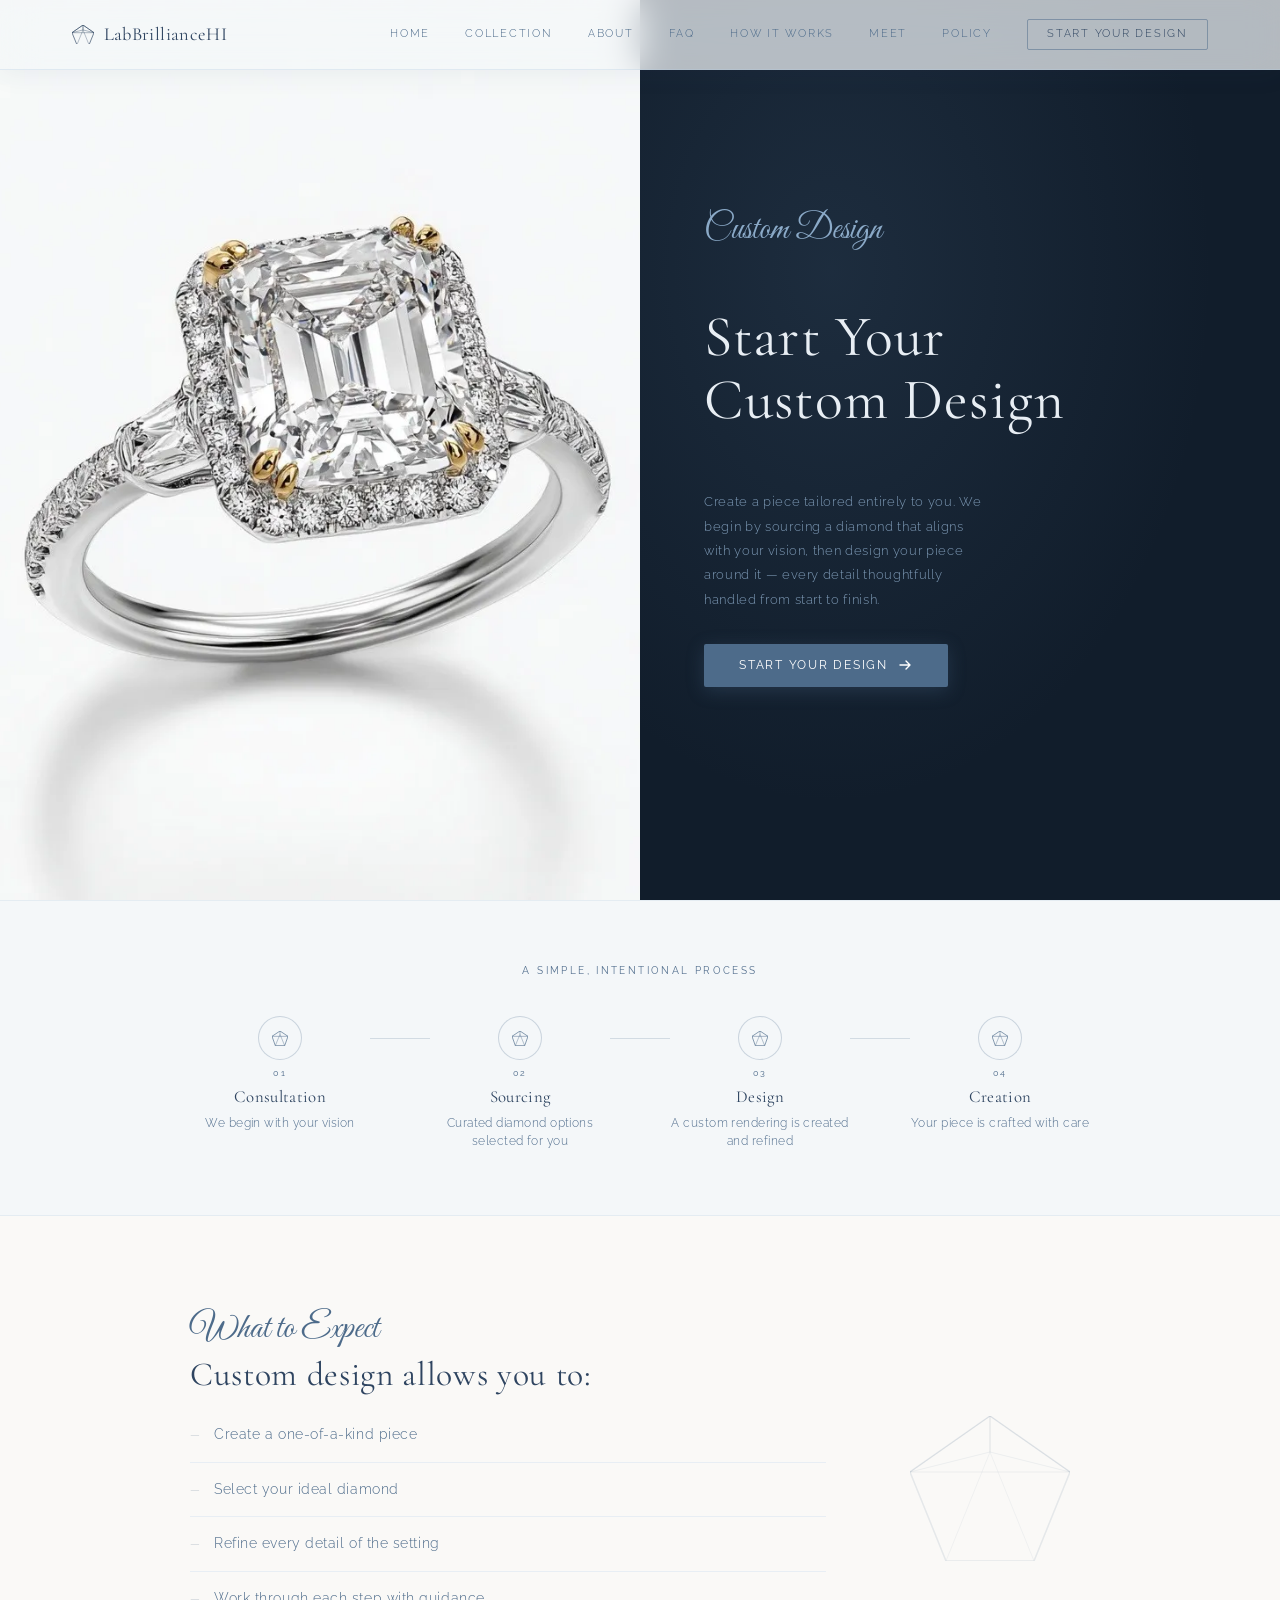
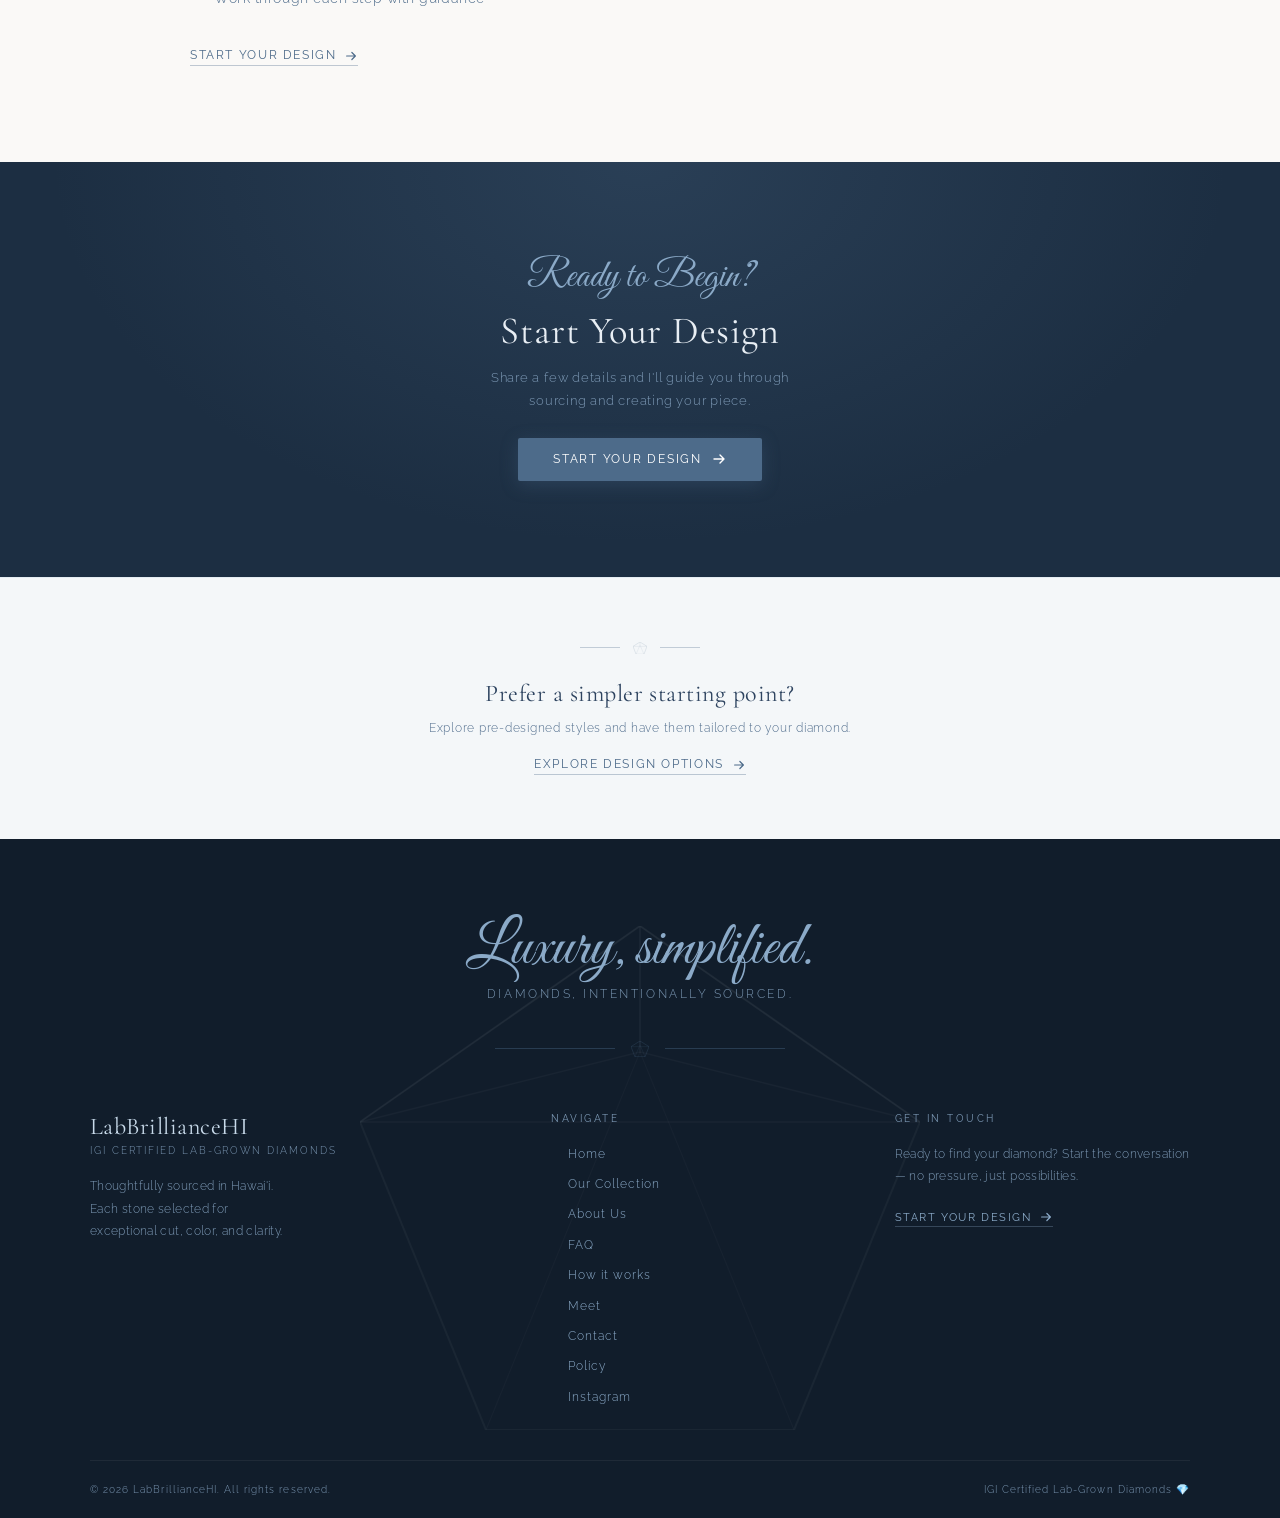
==== commit ac2efa98: "Use the same menu links on every page The five pages each carried their own copy of the top menu, th" ====
--- a/custom-design.html
+++ b/custom-design.html
@@ -8,8 +8,8 @@
   <meta name="author" content="LabBrillianceHI" />
   <meta name="robots" content="index, follow" />
   <link rel="canonical" href="https://labbrilliancehi.com/custom-design.html" />
-  <link rel="icon" type="image/png" sizes="32x32" href="public/images/favicon-32x32.webp" />
-  <link rel="apple-touch-icon" sizes="180x180" href="public/images/favicon-180x180.webp" />
+  <link rel="icon" type="image/png" sizes="32x32" href="public/images/favicon-32x32.png" />
+  <link rel="apple-touch-icon" sizes="180x180" href="public/images/favicon-180x180.png" />
   <meta name="theme-color" content="#4d6b8a" />
   <link rel="preconnect" href="https://fonts.googleapis.com" />
   <link rel="preconnect" href="https://fonts.gstatic.com" crossorigin />
@@ -262,7 +262,7 @@
             <li><a href="index.html#"         class="footer-nav-link">Home</a></li>
             <li><a href="index.html#diamonds" class="footer-nav-link">Our Collection</a></li>
             <li><a href="index.html#about"    class="footer-nav-link">About Us</a></li>
-            <li><a href="index.html#policies" class="footer-nav-link">FAQ & Policies</a></li>
+            <li><a href="index.html#policies" class="footer-nav-link">FAQ</a></li>
             <li><a href="index.html#experience" class="footer-nav-link">How it works</a></li>
             <li><a href="index.html#founder"  class="footer-nav-link">Meet</a></li>
             <li><a href="index.html#contact"  class="footer-nav-link">Contact</a></li>
